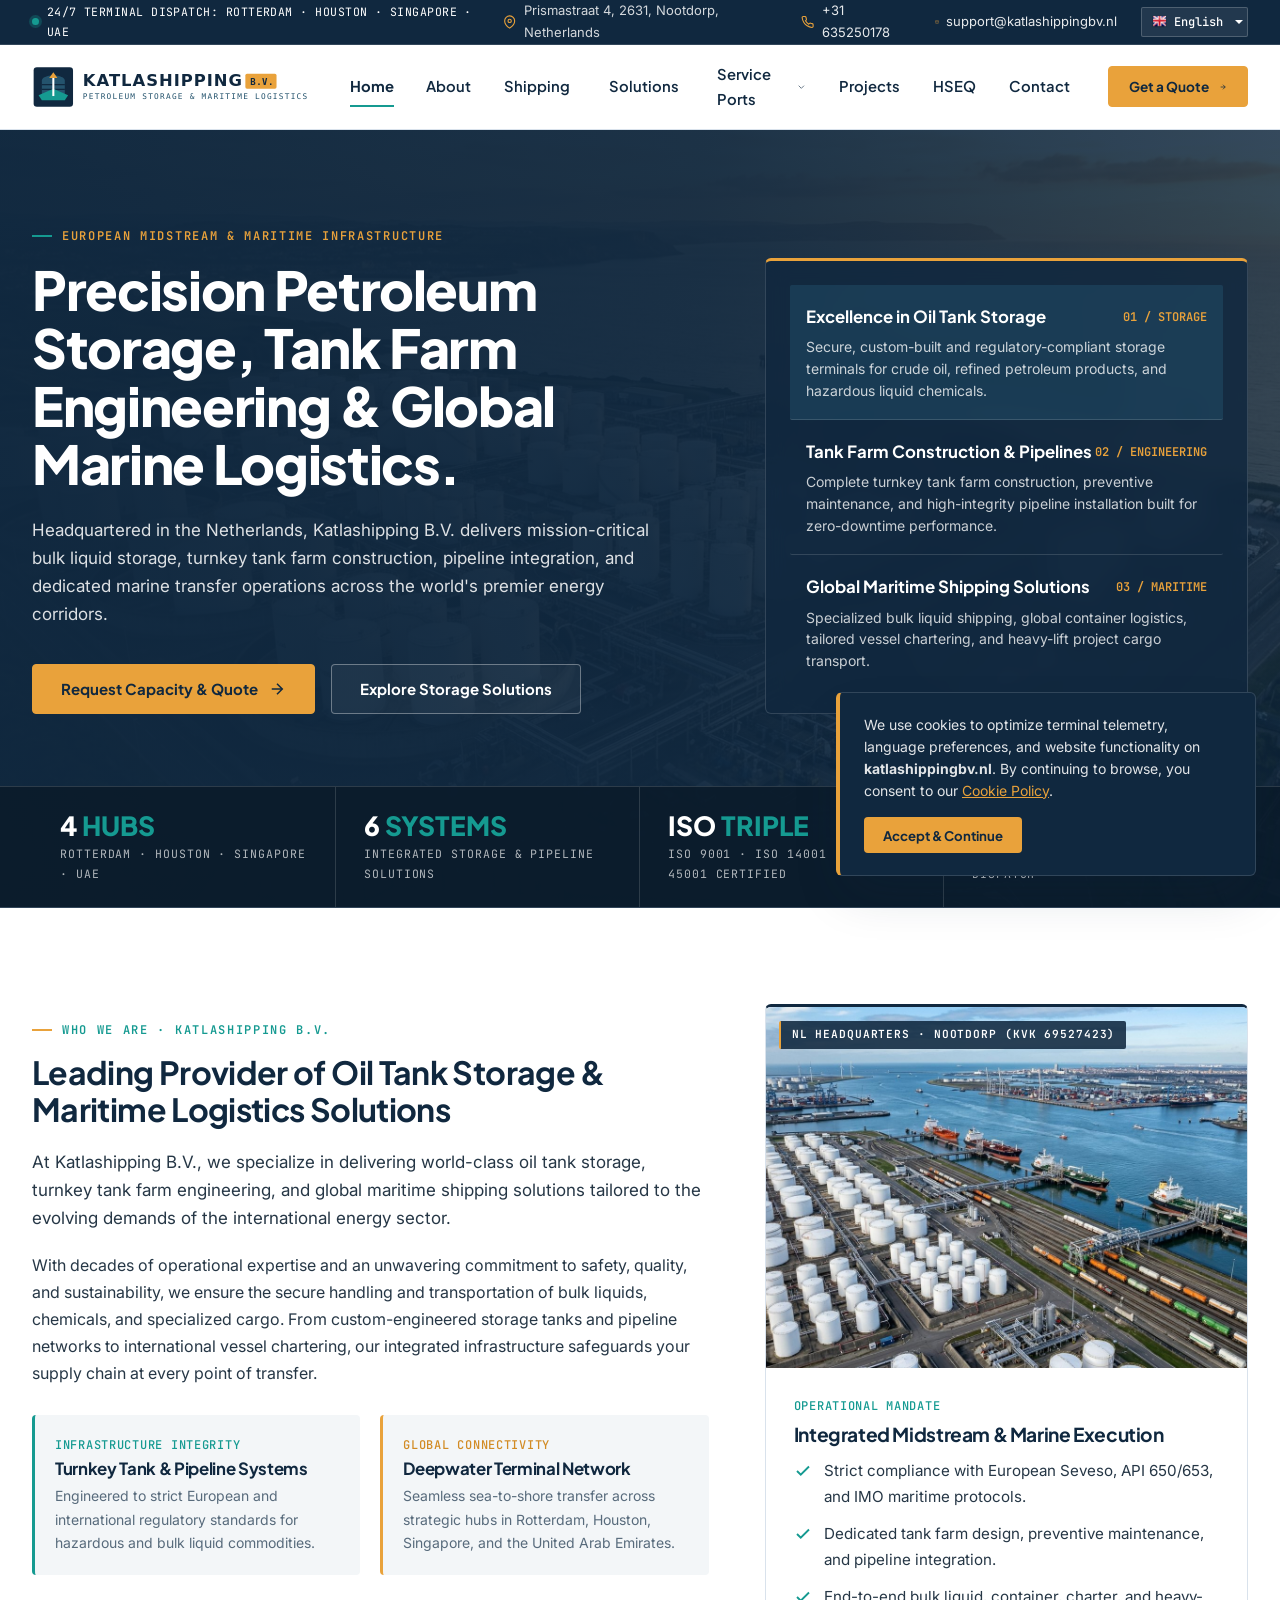
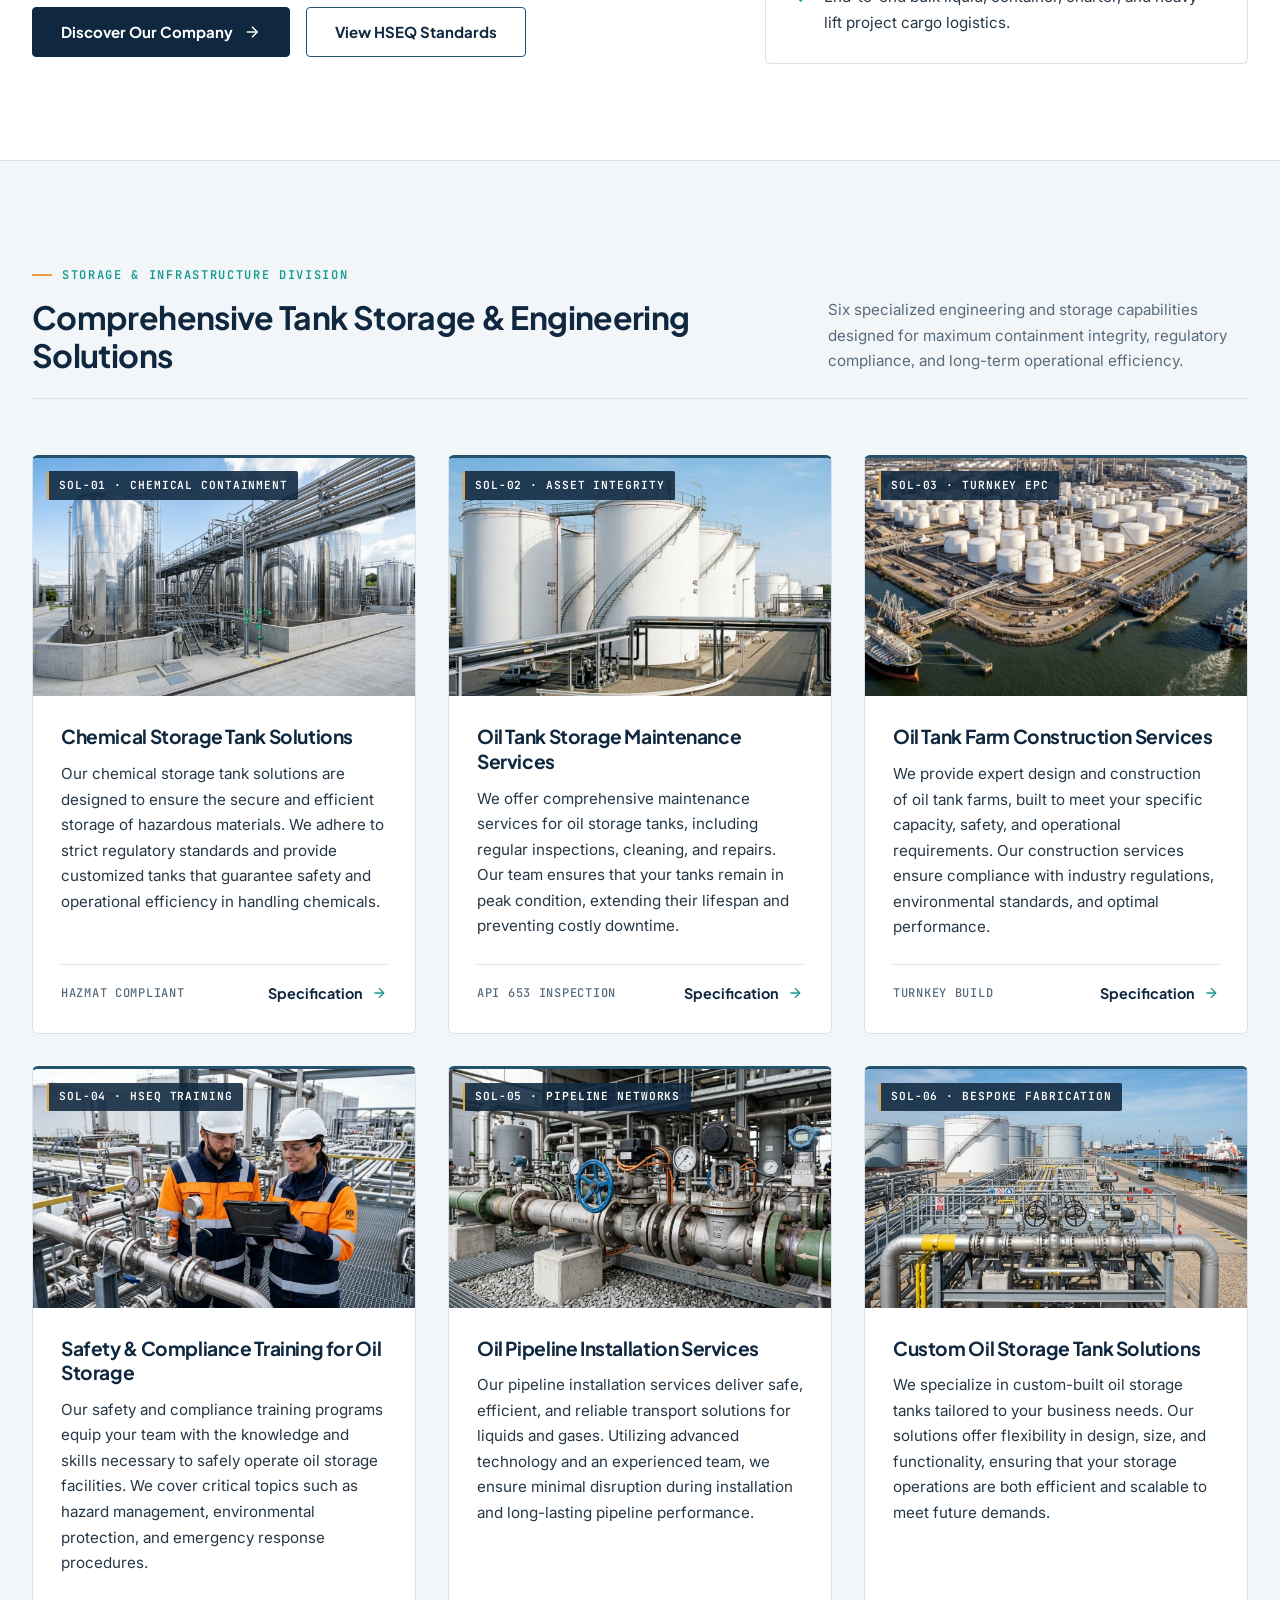
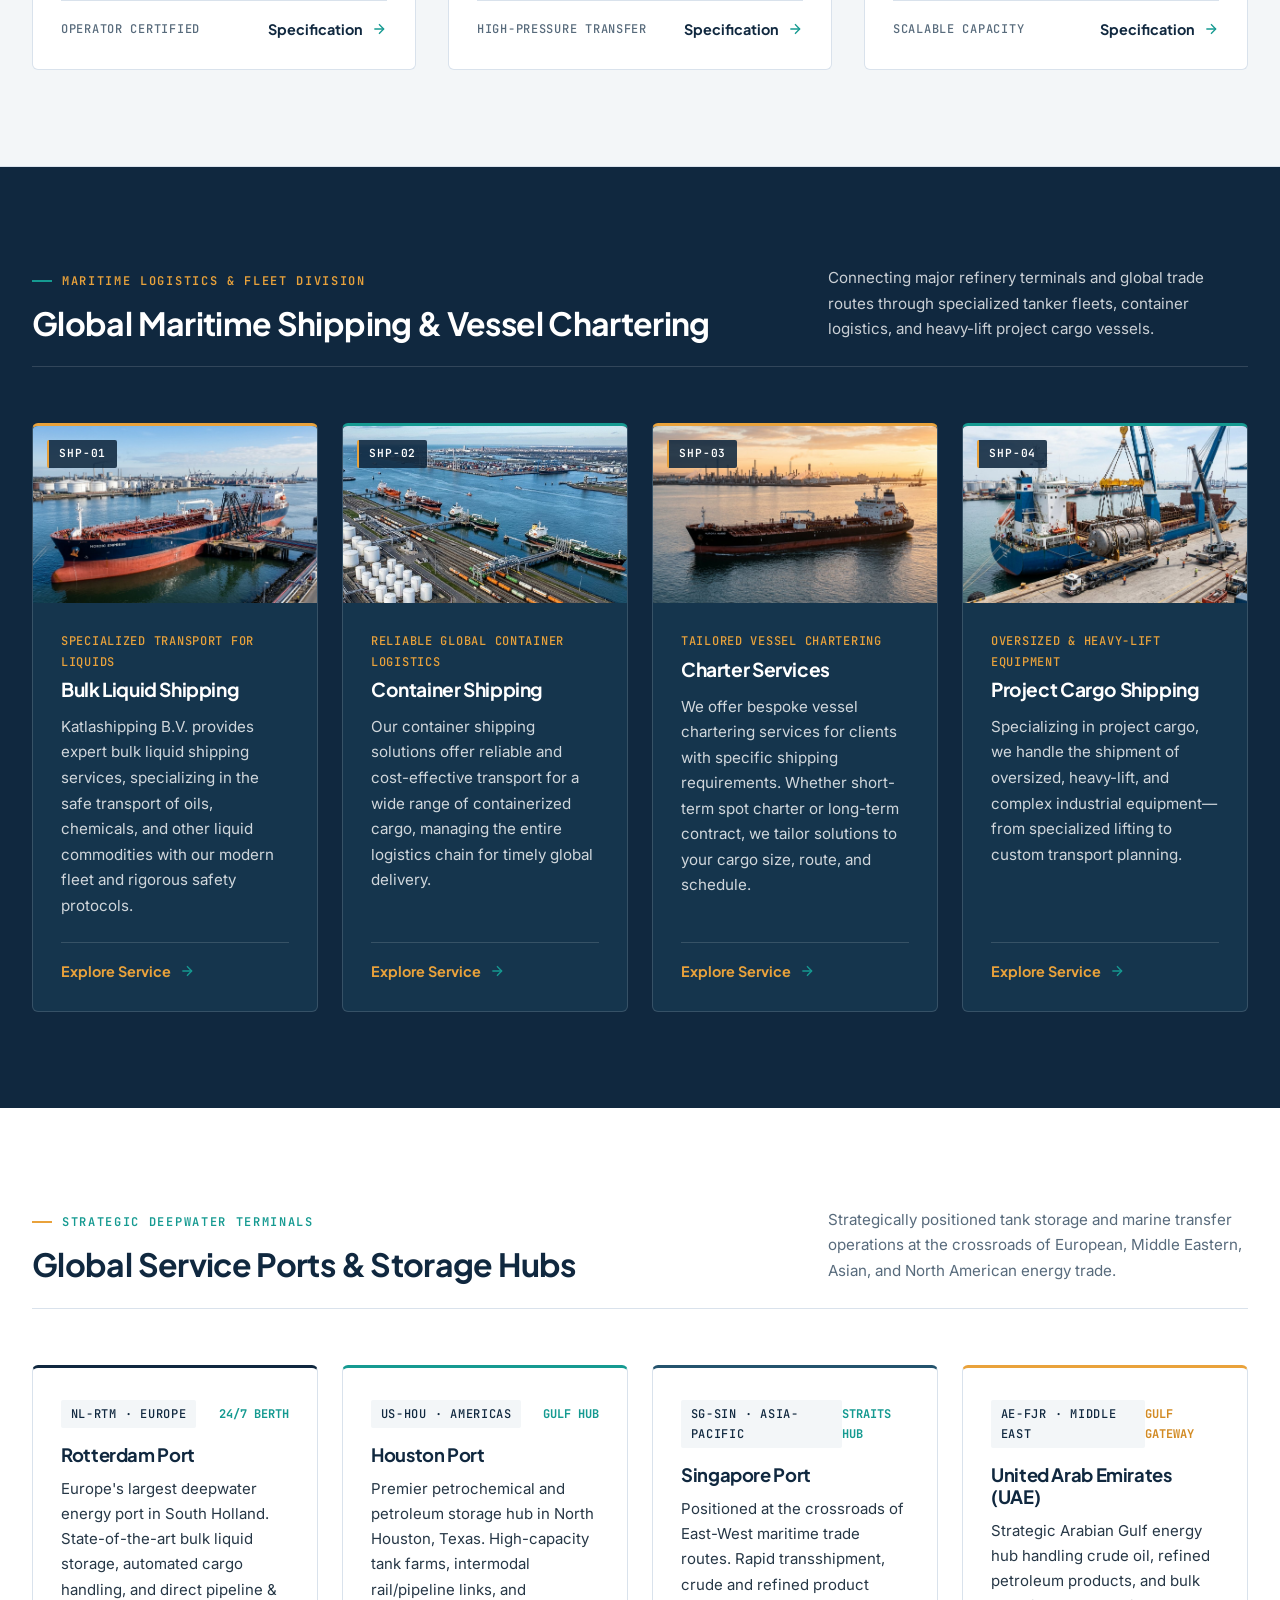
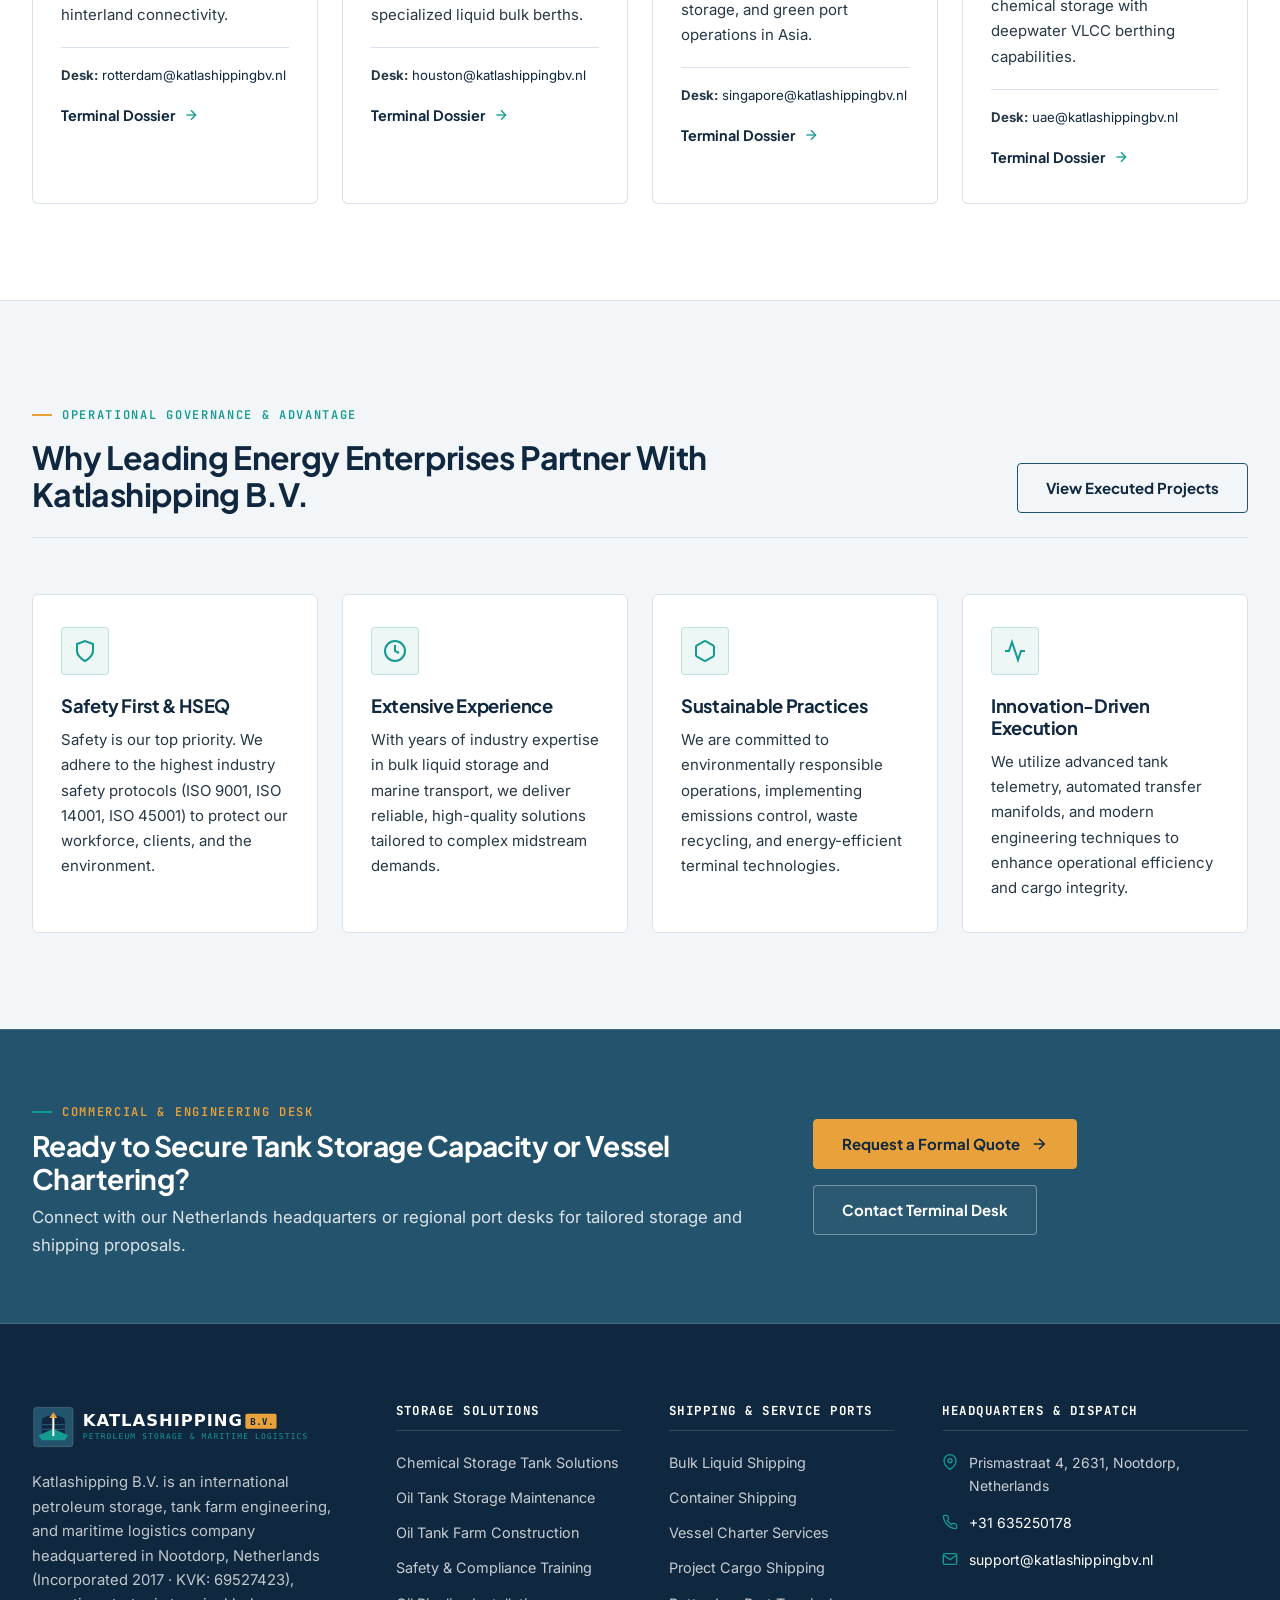
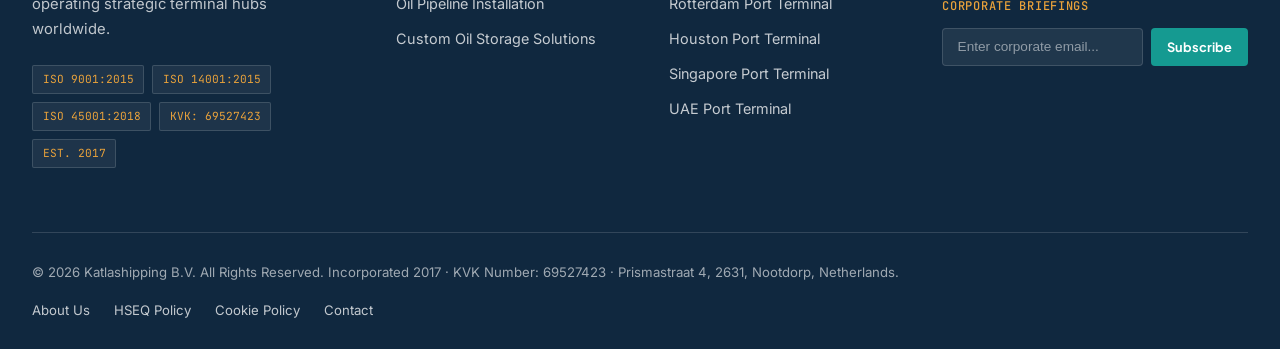
==== index.html @ 002297fc "first" ====
﻿<!DOCTYPE html>
<html lang="en">
<head>
  <meta charset="utf-8">
  <meta name="viewport" content="width=device-width, initial-scale=1.0">
  <title>Katlashipping B.V. | Petroleum Storage, Tank Farm Infrastructure &amp; Maritime Logistics</title>
  <meta name="description" content="Katlashipping B.V. is an established European midstream energy operator providing bulk liquid storage, turnkey tank farm infrastructure, pipeline engineering, and global maritime transport.">
  <meta name="author" content="Katlashipping B.V.">
  <link rel="canonical" href="https://katlashippingbv.nl/">
  <meta property="og:type" content="website">
  <meta property="og:site_name" content="Katlashipping B.V.">
  <meta property="og:title" content="Katlashipping B.V. | European Midstream Storage &amp; Maritime Logistics">
  <meta property="og:description" content="Strategic petroleum storage terminals, industrial tank farm construction, and international bulk liquid shipping across Rotterdam, Houston, Singapore, and the UAE.">
  <meta property="og:url" content="https://katlashippingbv.nl/">
  <link rel="icon" type="image/svg+xml" href="image/favicon.svg">
  <link rel="stylesheet" href="css/style.css">
  <script type="application/ld+json">
  {
    "@context": "https://schema.org",
    "@type": "Organization",
    "name": "Katlashipping B.V.",
    "url": "https://katlashippingbv.nl",
    "logo": "https://katlashippingbv.nl/image/katla-logo-dark.svg",
    "contactPoint": {
      "@type": "ContactPoint",
      "telephone": "+31-635250178",
      "contactType": "customer service",
      "email": "support@katlashippingbv.nl",
      "areaServed": ["NL", "US", "SG", "AE"]
    },
    "address": {
      "@type": "PostalAddress",
      "streetAddress": "Prismastraat 4",
      "postalCode": "2631",
      "addressLocality": "Nootdorp",
      "addressCountry": "NL"
    }
  }
  </script>
</head>
<body class="php-google-translator">

  <!-- Global Sticky Header -->
  <header class="ks-header">
    <!-- Top Executive Utility Bar -->
    <div class="ks-topbar">
      <div class="ks-container ks-topbar-inner">
        <div class="ks-topbar-left">
          <span class="ks-status-pill">
            <span class="ks-status-dot"></span>
            24/7 TERMINAL DISPATCH: ROTTERDAM · HOUSTON · SINGAPORE · UAE
          </span>
          <span class="ks-topbar-item ks-topbar-hide-sm">
            <svg viewBox="0 0 24 24" fill="none" stroke="currentColor" stroke-width="2"><path d="M21 10c0 7-9 13-9 13s-9-6-9-13a9 9 0 0 1 18 0z"/><circle cx="12" cy="10" r="3"/></svg>
            Prismastraat 4, 2631, Nootdorp, Netherlands
          </span>
        </div>
        <div class="ks-topbar-right">
          <span class="ks-topbar-item">
            <svg viewBox="0 0 24 24" fill="none" stroke="currentColor" stroke-width="2"><path d="M22 16.92v3a2 2 0 0 1-2.18 2 19.79 19.79 0 0 1-8.63-3.07 19.5 19.5 0 0 1-6-6 19.79 19.79 0 0 1-3.07-8.67A2 2 0 0 1 4.11 2h3a2 2 0 0 1 2 1.72c.127.96.361 1.903.7 2.81a2 2 0 0 1-.45 2.11L8.09 9.91a16 16 0 0 0 6 6l1.27-1.27a2 2 0 0 1 2.11-.45c.907.339 1.85.573 2.81.7A2 2 0 0 1 22 16.92z"/></svg>
            <a href="tel:+31635250178">+31 635250178</a>
          </span>
          <span class="ks-topbar-item ks-topbar-hide-sm">
            <svg viewBox="0 0 24 24" fill="none" stroke="currentColor" stroke-width="2"><path d="M4 4h16c1.1 0 2 .9 2 2v12c0 1.1-.9 2-2 2H4c-1.1 0-2-.9-2-2V6c0-1.1.9-2 2-2z"/><polyline points="22,6 12,13 2,6"/></svg>
            <a href="mailto:support@katlashippingbv.nl">support@katlashippingbv.nl</a>
          </span>
          <!-- Multi-Language Selector -->
          <div class="g-translator-custom">
            <ul class="toggle-translator">
              <li>
                <a id="php-g-translator" href="javascript:void(0);">
                  <img src="images/flags/en.png" alt="English"> English <span class="toggle-cert"></span>
                </a>
                <ul class="language-options hidden">
                  <li><a href="javascript:void(0);" data-lang-pair="en|zh-CN"><img src="images/flags/zh-CN.png" alt="Chinese"> Chinese</a></li>
                  <li><a href="javascript:void(0);" data-lang-pair="en|nl"><img src="images/flags/nl.png" alt="Dutch"> Dutch</a></li>
                  <li><a href="javascript:void(0);" data-lang-pair="en|en"><img src="images/flags/en.png" alt="English"> English</a></li>
                  <li><a href="javascript:void(0);" data-lang-pair="en|fr"><img src="images/flags/fr.png" alt="French"> French</a></li>
                  <li><a href="javascript:void(0);" data-lang-pair="en|de"><img src="images/flags/de.png" alt="German"> German</a></li>
                  <li><a href="javascript:void(0);" data-lang-pair="en|it"><img src="images/flags/it.png" alt="Italian"> Italian</a></li>
                  <li><a href="javascript:void(0);" data-lang-pair="en|pt"><img src="images/flags/pt.png" alt="Portuguese"> Portuguese</a></li>
                  <li><a href="javascript:void(0);" data-lang-pair="en|ru"><img src="images/flags/ru.png" alt="Russian"> Russian</a></li>
                  <li><a href="javascript:void(0);" data-lang-pair="en|es"><img src="images/flags/es.png" alt="Spanish"> Spanish</a></li>
                  <li><a href="javascript:void(0);" data-lang-pair="en|sv"><img src="images/flags/sv.png" alt="Swedish"> Swedish</a></li>
                </ul>
              </li>
            </ul>
            <div id="google_translate_element2"></div>
          </div>
        </div>
      </div>
    </div>

    <!-- Main Architectural Navigation -->
    <div class="ks-navbar">
      <div class="ks-container ks-navbar-inner">
        <a href="index.html" class="ks-brand" aria-label="Katlashipping B.V. Home">
          <img src="image/katla-logo-dark.svg" alt="Katlashipping B.V. Logo">
        </a>

        <nav aria-label="Primary Navigation">
          <ul class="ks-nav-menu">
            <li class="ks-nav-item">
              <a href="index.html" class="ks-nav-link active">Home</a>
            </li>
            <li class="ks-nav-item">
              <a href="about.html" class="ks-nav-link">About</a>
            </li>
            <li class="ks-nav-item has-dropdown">
              <a href="shipping.html" class="ks-nav-link">
                Shipping
                <svg viewBox="0 0 24 24" fill="none" stroke="currentColor" stroke-width="2"><polyline points="6 9 12 15 18 9"/></svg>
              </a>
              <div class="ks-dropdown">
                <a href="shipping.html#Bulk-Liquid-Shipping"><span>Bulk Liquid Shipping</span><span class="ks-dropdown-code">SHP-01</span></a>
                <a href="shipping.html#Container-Shipping"><span>Container Shipping</span><span class="ks-dropdown-code">SHP-02</span></a>
                <a href="shipping.html#Charter-Services"><span>Charter Services</span><span class="ks-dropdown-code">SHP-03</span></a>
                <a href="shipping.html#Project-Cargo-Shipping"><span>Project Cargo Shipping</span><span class="ks-dropdown-code">SHP-04</span></a>
              </div>
            </li>
            <li class="ks-nav-item has-dropdown">
              <a href="solutions.html" class="ks-nav-link">
                Solutions
                <svg viewBox="0 0 24 24" fill="none" stroke="currentColor" stroke-width="2"><polyline points="6 9 12 15 18 9"/></svg>
              </a>
              <div class="ks-dropdown">
                <a href="solutions.html#Chemical-Storage-Solutions"><span>Chemical Storage Tank Solutions</span><span class="ks-dropdown-code">SOL-01</span></a>
                <a href="solutions.html#Oil-Tank-Maintenance"><span>Oil Tank Storage Maintenance</span><span class="ks-dropdown-code">SOL-02</span></a>
                <a href="solutions.html#Tank-Farm-Construction"><span>Oil Tank Farm Construction</span><span class="ks-dropdown-code">SOL-03</span></a>
                <a href="solutions.html#Safety-and-Compliance"><span>Safety &amp; Compliance Training</span><span class="ks-dropdown-code">SOL-04</span></a>
                <a href="solutions.html#Pipeline-Installation"><span>Oil Pipeline Installation</span><span class="ks-dropdown-code">SOL-05</span></a>
                <a href="solutions.html#Custom-Storage-Solutions"><span>Custom Oil Storage Tanks</span><span class="ks-dropdown-code">SOL-06</span></a>
              </div>
            </li>
            <li class="ks-nav-item has-dropdown">
              <a href="terminal681a.html" class="ks-nav-link">
                Service Ports
                <svg viewBox="0 0 24 24" fill="none" stroke="currentColor" stroke-width="2"><polyline points="6 9 12 15 18 9"/></svg>
              </a>
              <div class="ks-dropdown">
                <a href="terminalff5d.html"><span>United Arab Emirates (UAE)</span><span class="ks-dropdown-code">AE-FJR</span></a>
                <a href="terminal681a.html"><span>Rotterdam Port</span><span class="ks-dropdown-code">NL-RTM</span></a>
                <a href="terminal0b30.html"><span>Houston Port</span><span class="ks-dropdown-code">US-HOU</span></a>
                <a href="terminald708.html"><span>Singapore Port</span><span class="ks-dropdown-code">SG-SIN</span></a>
              </div>
            </li>
            <li class="ks-nav-item">
              <a href="projects.html" class="ks-nav-link">Projects</a>
            </li>
            <li class="ks-nav-item">
              <a href="hseq.html" class="ks-nav-link">HSEQ</a>
            </li>
            <li class="ks-nav-item">
              <a href="contact.html" class="ks-nav-link">Contact</a>
            </li>
          </ul>
        </nav>

        <div class="ks-nav-actions">
          <a href="quote.html" class="ks-btn ks-btn-amber ks-btn-sm">
            Get a Quote
            <svg viewBox="0 0 24 24" fill="none" stroke="currentColor" stroke-width="2.2"><line x1="5" y1="12" x2="19" y2="12"/><polyline points="12 5 19 12 12 19"/></svg>
          </a>
          <button type="button" class="ks-mobile-toggle" aria-label="Toggle Menu" aria-expanded="false">
            <svg viewBox="0 0 24 24" fill="none" stroke="currentColor" stroke-width="2"><line x1="3" y1="6" x2="21" y2="6"/><line x1="3" y1="12" x2="21" y2="12"/><line x1="3" y1="18" x2="21" y2="18"/></svg>
          </button>
        </div>
      </div>
    </div>
  </header>

  <main>
    <!-- Section 1: Cinematic Architectural Split Hero -->
    <section class="ks-hero">
      <div class="ks-hero-bg">
        <img id="ks-hero-img" src="assets/images/hero-tank-farm-aerial.webp" alt="Katlashipping B.V. Petroleum Storage Tank Farm Infrastructure">
      </div>
      <div class="ks-hero-overlay"></div>

      <div class="ks-container ks-hero-content">
        <div class="ks-hero-grid">
          <div class="ks-hero-main">
            <span class="eyebrow eyebrow-light">EUROPEAN MIDSTREAM &amp; MARITIME INFRASTRUCTURE</span>
            <h1 class="h-display">Precision Petroleum Storage, Tank Farm Engineering &amp; Global Marine Logistics.</h1>
            <p class="lead">
              Headquartered in the Netherlands, Katlashipping B.V. delivers mission-critical bulk liquid storage, turnkey tank farm construction, pipeline integration, and dedicated marine transfer operations across the world's premier energy corridors.
            </p>
            <div class="ks-hero-actions">
              <a href="quote.html" class="ks-btn ks-btn-amber">
                Request Capacity &amp; Quote
                <svg viewBox="0 0 24 24" fill="none" stroke="currentColor" stroke-width="2"><line x1="5" y1="12" x2="19" y2="12"/><polyline points="12 5 19 12 12 19"/></svg>
              </a>
              <a href="solutions.html" class="ks-btn ks-btn-outline-light">
                Explore Storage Solutions
              </a>
            </div>
          </div>

          <!-- Interactive 3-Pillar Operational Switcher -->
          <div class="ks-hero-pillars" role="region" aria-label="Core Operational Divisions">
            <div class="ks-pillar-item active" data-bg="assets/images/hero-tank-farm-aerial.webp">
              <div class="ks-pillar-header">
                <span class="ks-pillar-title">Excellence in Oil Tank Storage</span>
                <span class="ks-pillar-num">01 / STORAGE</span>
              </div>
              <p class="ks-pillar-desc">
                Secure, custom-built and regulatory-compliant storage terminals for crude oil, refined petroleum products, and hazardous liquid chemicals.
              </p>
            </div>

            <div class="ks-pillar-item" data-bg="assets/images/tank-farm-operations.webp">
              <div class="ks-pillar-header">
                <span class="ks-pillar-title">Tank Farm Construction &amp; Pipelines</span>
                <span class="ks-pillar-num">02 / ENGINEERING</span>
              </div>
              <p class="ks-pillar-desc">
                Complete turnkey tank farm construction, preventive maintenance, and high-integrity pipeline installation built for zero-downtime performance.
              </p>
            </div>

            <div class="ks-pillar-item" data-bg="assets/images/marine-oil-terminal-tanker.webp">
              <div class="ks-pillar-header">
                <span class="ks-pillar-title">Global Maritime Shipping Solutions</span>
                <span class="ks-pillar-num">03 / MARITIME</span>
              </div>
              <p class="ks-pillar-desc">
                Specialized bulk liquid shipping, global container logistics, tailored vessel chartering, and heavy-lift project cargo transport.
              </p>
            </div>
          </div>
        </div>
      </div>

      <!-- Bottom Telemetry Strip -->
      <div class="ks-telemetry-bar">
        <div class="ks-container">
          <div class="ks-telemetry-grid">
            <div class="ks-telemetry-cell">
              <div class="ks-telemetry-val">4 <span>HUBS</span></div>
              <div class="ks-telemetry-label">Rotterdam · Houston · Singapore · UAE</div>
            </div>
            <div class="ks-telemetry-cell">
              <div class="ks-telemetry-val">6 <span>SYSTEMS</span></div>
              <div class="ks-telemetry-label">Integrated Storage &amp; Pipeline Solutions</div>
            </div>
            <div class="ks-telemetry-cell">
              <div class="ks-telemetry-val">ISO <span>TRIPLE</span></div>
              <div class="ks-telemetry-label">ISO 9001 · ISO 14001 · ISO 45001 Certified</div>
            </div>
            <div class="ks-telemetry-cell">
              <div class="ks-telemetry-val">24/7 <span>OPS</span></div>
              <div class="ks-telemetry-label">Continuous Marine Berthing &amp; Dispatch</div>
            </div>
          </div>
        </div>
      </div>
    </section>

    <!-- Section 2: Corporate Identity & Operational Overview -->
    <section class="ks-section bg-white border-bottom">
      <div class="ks-container">
        <div class="ks-split-7-5">
          <div>
            <span class="eyebrow">WHO WE ARE · KATLASHIPPING B.V.</span>
            <h2 class="h-section" style="margin-bottom: 1.25rem;">Leading Provider of Oil Tank Storage &amp; Maritime Logistics Solutions</h2>
            <p class="lead" style="margin-bottom: 1.25rem;">
              At Katlashipping B.V., we specialize in delivering world-class oil tank storage, turnkey tank farm engineering, and global maritime shipping solutions tailored to the evolving demands of the international energy sector.
            </p>
            <p style="margin-bottom: 1.75rem; color: var(--ks-graphite);">
              With decades of operational expertise and an unwavering commitment to safety, quality, and sustainability, we ensure the secure handling and transportation of bulk liquids, chemicals, and specialized cargo. From custom-engineered storage tanks and pipeline networks to international vessel chartering, our integrated infrastructure safeguards your supply chain at every point of transfer.
            </p>

            <div class="ks-grid-2" style="margin-bottom: 2rem; gap: 1.25rem;">
              <div style="padding: 1.25rem; background: var(--ks-bg); border-left: 3px solid var(--ks-teal); border-radius: var(--radius-sm);">
                <div class="mono-tag" style="color: var(--ks-teal); margin-bottom: 0.25rem;">INFRASTRUCTURE INTEGRITY</div>
                <h3 style="font-size: 1.05rem; margin-bottom: 0.35rem;">Turnkey Tank &amp; Pipeline Systems</h3>
                <p style="font-size: 0.875rem; color: var(--ks-muted);">Engineered to strict European and international regulatory standards for hazardous and bulk liquid commodities.</p>
              </div>
              <div style="padding: 1.25rem; background: var(--ks-bg); border-left: 3px solid var(--ks-amber); border-radius: var(--radius-sm);">
                <div class="mono-tag" style="color: var(--ks-amber-dark); margin-bottom: 0.25rem;">GLOBAL CONNECTIVITY</div>
                <h3 style="font-size: 1.05rem; margin-bottom: 0.35rem;">Deepwater Terminal Network</h3>
                <p style="font-size: 0.875rem; color: var(--ks-muted);">Seamless sea-to-shore transfer across strategic hubs in Rotterdam, Houston, Singapore, and the United Arab Emirates.</p>
              </div>
            </div>

            <div style="display: flex; flex-wrap: wrap; gap: 1rem;">
              <a href="about.html" class="ks-btn ks-btn-navy">
                Discover Our Company
                <svg viewBox="0 0 24 24" fill="none" stroke="currentColor" stroke-width="2"><line x1="5" y1="12" x2="19" y2="12"/><polyline points="12 5 19 12 12 19"/></svg>
              </a>
              <a href="hseq.html" class="ks-btn ks-btn-outline">View HSEQ Standards</a>
            </div>
          </div>

          <div>
            <div class="ks-table-card">
              <div class="ks-card-media" style="aspect-ratio: 4 / 3;">
                <img src="assets/images/company-overview-energy-terminal.webp" alt="Katlashipping B.V. Industrial Engineering &amp; Tank Inspection">
                <span class="ks-card-badge">NL HEADQUARTERS · NOOTDORP (KVK 69527423)</span>
              </div>
              <div style="padding: 1.75rem;">
                <div class="mono-tag" style="color: var(--ks-teal); margin-bottom: 0.35rem;">OPERATIONAL MANDATE</div>
                <h3 class="h-card" style="margin-bottom: 0.75rem;">Integrated Midstream &amp; Marine Execution</h3>
                <ul class="ks-check-list">
                  <li>
                    <svg viewBox="0 0 24 24" fill="none" stroke="currentColor" stroke-width="2.5"><polyline points="20 6 9 17 4 12"/></svg>
                    <span>Strict compliance with European Seveso, API 650/653, and IMO maritime protocols.</span>
                  </li>
                  <li>
                    <svg viewBox="0 0 24 24" fill="none" stroke="currentColor" stroke-width="2.5"><polyline points="20 6 9 17 4 12"/></svg>
                    <span>Dedicated tank farm design, preventive maintenance, and pipeline integration.</span>
                  </li>
                  <li>
                    <svg viewBox="0 0 24 24" fill="none" stroke="currentColor" stroke-width="2.5"><polyline points="20 6 9 17 4 12"/></svg>
                    <span>End-to-end bulk liquid, container, charter, and heavy-lift project cargo logistics.</span>
                  </li>
                </ul>
              </div>
            </div>
          </div>
        </div>
      </div>
    </section>

    <!-- Section 3: Tank Storage & Engineering Solutions Matrix (6 Solutions) -->
    <section class="ks-section bg-mist border-bottom">
      <div class="ks-container">
        <div class="ks-section-header">
          <div class="ks-section-header-main">
            <span class="eyebrow">STORAGE &amp; INFRASTRUCTURE DIVISION</span>
            <h2 class="h-section">Comprehensive Tank Storage &amp; Engineering Solutions</h2>
          </div>
          <div class="ks-section-header-aside">
            <p style="font-size: 0.95rem; color: var(--ks-muted);">
              Six specialized engineering and storage capabilities designed for maximum containment integrity, regulatory compliance, and long-term operational efficiency.
            </p>
          </div>
        </div>

        <div class="ks-grid-3">
          <!-- Solution 01 -->
          <article class="ks-card">
            <div class="ks-card-media">
              <img src="assets/images/solution-chemical-storage-tanks.webp" alt="Chemical Storage Tank Solutions">
              <span class="ks-card-badge">SOL-01 · CHEMICAL CONTAINMENT</span>
            </div>
            <div class="ks-card-body">
              <h3 class="h-card"><a href="solutions.html#Chemical-Storage-Solutions">Chemical Storage Tank Solutions</a></h3>
              <p>
                Our chemical storage tank solutions are designed to ensure the secure and efficient storage of hazardous materials. We adhere to strict regulatory standards and provide customized tanks that guarantee safety and operational efficiency in handling chemicals.
              </p>
              <div class="ks-card-footer">
                <span class="mono-tag" style="color: var(--ks-muted);">HAZMAT COMPLIANT</span>
                <a href="solutions.html#Chemical-Storage-Solutions" class="ks-link-arrow">
                  Specification
                  <svg viewBox="0 0 24 24" fill="none" stroke="currentColor" stroke-width="2"><line x1="5" y1="12" x2="19" y2="12"/><polyline points="12 5 19 12 12 19"/></svg>
                </a>
              </div>
            </div>
          </article>

          <!-- Solution 02 -->
          <article class="ks-card">
            <div class="ks-card-media">
              <img src="assets/images/solution-oil-tank-maintenance.webp" alt="Oil Tank Storage Maintenance Services">
              <span class="ks-card-badge">SOL-02 · ASSET INTEGRITY</span>
            </div>
            <div class="ks-card-body">
              <h3 class="h-card"><a href="solutions.html#Oil-Tank-Maintenance">Oil Tank Storage Maintenance Services</a></h3>
              <p>
                We offer comprehensive maintenance services for oil storage tanks, including regular inspections, cleaning, and repairs. Our team ensures that your tanks remain in peak condition, extending their lifespan and preventing costly downtime.
              </p>
              <div class="ks-card-footer">
                <span class="mono-tag" style="color: var(--ks-muted);">API 653 INSPECTION</span>
                <a href="solutions.html#Oil-Tank-Maintenance" class="ks-link-arrow">
                  Specification
                  <svg viewBox="0 0 24 24" fill="none" stroke="currentColor" stroke-width="2"><line x1="5" y1="12" x2="19" y2="12"/><polyline points="12 5 19 12 12 19"/></svg>
                </a>
              </div>
            </div>
          </article>

          <!-- Solution 03 -->
          <article class="ks-card">
            <div class="ks-card-media">
              <img src="assets/images/solution-tank-farm-construction.webp" alt="Oil Tank Farm Construction Services">
              <span class="ks-card-badge">SOL-03 · TURNKEY EPC</span>
            </div>
            <div class="ks-card-body">
              <h3 class="h-card"><a href="solutions.html#Tank-Farm-Construction">Oil Tank Farm Construction Services</a></h3>
              <p>
                We provide expert design and construction of oil tank farms, built to meet your specific capacity, safety, and operational requirements. Our construction services ensure compliance with industry regulations, environmental standards, and optimal performance.
              </p>
              <div class="ks-card-footer">
                <span class="mono-tag" style="color: var(--ks-muted);">TURNKEY BUILD</span>
                <a href="solutions.html#Tank-Farm-Construction" class="ks-link-arrow">
                  Specification
                  <svg viewBox="0 0 24 24" fill="none" stroke="currentColor" stroke-width="2"><line x1="5" y1="12" x2="19" y2="12"/><polyline points="12 5 19 12 12 19"/></svg>
                </a>
              </div>
            </div>
          </article>

          <!-- Solution 04 -->
          <article class="ks-card">
            <div class="ks-card-media">
              <img src="assets/images/hseq-safety-inspection-ppe.webp" alt="Safety and Compliance Training for Oil Storage">
              <span class="ks-card-badge">SOL-04 · HSEQ TRAINING</span>
            </div>
            <div class="ks-card-body">
              <h3 class="h-card"><a href="solutions.html#Safety-and-Compliance">Safety &amp; Compliance Training for Oil Storage</a></h3>
              <p>
                Our safety and compliance training programs equip your team with the knowledge and skills necessary to safely operate oil storage facilities. We cover critical topics such as hazard management, environmental protection, and emergency response procedures.
              </p>
              <div class="ks-card-footer">
                <span class="mono-tag" style="color: var(--ks-muted);">OPERATOR CERTIFIED</span>
                <a href="solutions.html#Safety-and-Compliance" class="ks-link-arrow">
                  Specification
                  <svg viewBox="0 0 24 24" fill="none" stroke="currentColor" stroke-width="2"><line x1="5" y1="12" x2="19" y2="12"/><polyline points="12 5 19 12 12 19"/></svg>
                </a>
              </div>
            </div>
          </article>

          <!-- Solution 05 -->
          <article class="ks-card">
            <div class="ks-card-media">
              <img src="assets/images/pipeline-manifolds-valves.webp" alt="Oil Pipeline Installation Services">
              <span class="ks-card-badge">SOL-05 · PIPELINE NETWORKS</span>
            </div>
            <div class="ks-card-body">
              <h3 class="h-card"><a href="solutions.html#Pipeline-Installation">Oil Pipeline Installation Services</a></h3>
              <p>
                Our pipeline installation services deliver safe, efficient, and reliable transport solutions for liquids and gases. Utilizing advanced technology and an experienced team, we ensure minimal disruption during installation and long-lasting pipeline performance.
              </p>
              <div class="ks-card-footer">
                <span class="mono-tag" style="color: var(--ks-muted);">HIGH-PRESSURE TRANSFER</span>
                <a href="solutions.html#Pipeline-Installation" class="ks-link-arrow">
                  Specification
                  <svg viewBox="0 0 24 24" fill="none" stroke="currentColor" stroke-width="2"><line x1="5" y1="12" x2="19" y2="12"/><polyline points="12 5 19 12 12 19"/></svg>
                </a>
              </div>
            </div>
          </article>

          <!-- Solution 06 -->
          <article class="ks-card">
            <div class="ks-card-media">
              <img src="assets/images/storage-tanks-pipe-connections.webp" alt="Custom Oil Storage Tank Solutions">
              <span class="ks-card-badge">SOL-06 · BESPOKE FABRICATION</span>
            </div>
            <div class="ks-card-body">
              <h3 class="h-card"><a href="solutions.html#Custom-Storage-Solutions">Custom Oil Storage Tank Solutions</a></h3>
              <p>
                We specialize in custom-built oil storage tanks tailored to your business needs. Our solutions offer flexibility in design, size, and functionality, ensuring that your storage operations are both efficient and scalable to meet future demands.
              </p>
              <div class="ks-card-footer">
                <span class="mono-tag" style="color: var(--ks-muted);">SCALABLE CAPACITY</span>
                <a href="solutions.html#Custom-Storage-Solutions" class="ks-link-arrow">
                  Specification
                  <svg viewBox="0 0 24 24" fill="none" stroke="currentColor" stroke-width="2"><line x1="5" y1="12" x2="19" y2="12"/><polyline points="12 5 19 12 12 19"/></svg>
                </a>
              </div>
            </div>
          </article>
        </div>
      </div>
    </section>

    <!-- Section 4: Maritime Shipping & Marine Transfer Division (4 Services) -->
    <section class="ks-section bg-navy">
      <div class="ks-container">
        <div class="ks-section-header">
          <div class="ks-section-header-main">
            <span class="eyebrow eyebrow-light">MARITIME LOGISTICS &amp; FLEET DIVISION</span>
            <h2 class="h-section">Global Maritime Shipping &amp; Vessel Chartering</h2>
          </div>
          <div class="ks-section-header-aside">
            <p style="font-size: 0.95rem; color: rgba(255, 255, 255, 0.78);">
              Connecting major refinery terminals and global trade routes through specialized tanker fleets, container logistics, and heavy-lift project cargo vessels.
            </p>
          </div>
        </div>

        <div class="ks-grid-4">
          <!-- Shipping 01 -->
          <article class="ks-card" style="background-color: rgba(36, 83, 109, 0.32); border-color: var(--ks-border-dark); border-top-color: var(--ks-amber);">
            <div class="ks-card-media">
              <img src="assets/images/marine-oil-terminal-tanker.webp" alt="Bulk Liquid Shipping">
              <span class="ks-card-badge">SHP-01</span>
            </div>
            <div class="ks-card-body">
              <div class="mono-tag" style="color: var(--ks-amber); margin-bottom: 0.35rem;">Specialized Transport for Liquids</div>
              <h3 class="h-card" style="color: var(--ks-white);">Bulk Liquid Shipping</h3>
              <p style="color: rgba(255, 255, 255, 0.8);">
                Katlashipping B.V. provides expert bulk liquid shipping services, specializing in the safe transport of oils, chemicals, and other liquid commodities with our modern fleet and rigorous safety protocols.
              </p>
              <div class="ks-card-footer" style="border-top-color: var(--ks-border-dark);">
                <a href="shipping.html#Bulk-Liquid-Shipping" class="ks-link-arrow" style="color: var(--ks-amber);">
                  Explore Service
                  <svg viewBox="0 0 24 24" fill="none" stroke="currentColor" stroke-width="2"><line x1="5" y1="12" x2="19" y2="12"/><polyline points="12 5 19 12 12 19"/></svg>
                </a>
              </div>
            </div>
          </article>

          <!-- Shipping 02 -->
          <article class="ks-card" style="background-color: rgba(36, 83, 109, 0.32); border-color: var(--ks-border-dark); border-top-color: var(--ks-teal);">
            <div class="ks-card-media">
              <img src="assets/images/service-container-shipping.webp" alt="Container Shipping">
              <span class="ks-card-badge">SHP-02</span>
            </div>
            <div class="ks-card-body">
              <div class="mono-tag" style="color: var(--ks-amber); margin-bottom: 0.35rem;">Reliable Global Container Logistics</div>
              <h3 class="h-card" style="color: var(--ks-white);">Container Shipping</h3>
              <p style="color: rgba(255, 255, 255, 0.8);">
                Our container shipping solutions offer reliable and cost-effective transport for a wide range of containerized cargo, managing the entire logistics chain for timely global delivery.
              </p>
              <div class="ks-card-footer" style="border-top-color: var(--ks-border-dark);">
                <a href="shipping.html#Container-Shipping" class="ks-link-arrow" style="color: var(--ks-amber);">
                  Explore Service
                  <svg viewBox="0 0 24 24" fill="none" stroke="currentColor" stroke-width="2"><line x1="5" y1="12" x2="19" y2="12"/><polyline points="12 5 19 12 12 19"/></svg>
                </a>
              </div>
            </div>
          </article>

          <!-- Shipping 03 -->
          <article class="ks-card" style="background-color: rgba(36, 83, 109, 0.32); border-color: var(--ks-border-dark); border-top-color: var(--ks-amber);">
            <div class="ks-card-media">
              <img src="assets/images/service-charter-services.webp" alt="Charter Services">
              <span class="ks-card-badge">SHP-03</span>
            </div>
            <div class="ks-card-body">
              <div class="mono-tag" style="color: var(--ks-amber); margin-bottom: 0.35rem;">Tailored Vessel Chartering</div>
              <h3 class="h-card" style="color: var(--ks-white);">Charter Services</h3>
              <p style="color: rgba(255, 255, 255, 0.8);">
                We offer bespoke vessel chartering services for clients with specific shipping requirements. Whether short-term spot charter or long-term contract, we tailor solutions to your cargo size, route, and schedule.
              </p>
              <div class="ks-card-footer" style="border-top-color: var(--ks-border-dark);">
                <a href="shipping.html#Charter-Services" class="ks-link-arrow" style="color: var(--ks-amber);">
                  Explore Service
                  <svg viewBox="0 0 24 24" fill="none" stroke="currentColor" stroke-width="2"><line x1="5" y1="12" x2="19" y2="12"/><polyline points="12 5 19 12 12 19"/></svg>
                </a>
              </div>
            </div>
          </article>

          <!-- Shipping 04 -->
          <article class="ks-card" style="background-color: rgba(36, 83, 109, 0.32); border-color: var(--ks-border-dark); border-top-color: var(--ks-teal);">
            <div class="ks-card-media">
              <img src="assets/images/service-project-cargo-shipping.webp" alt="Project Cargo Shipping">
              <span class="ks-card-badge">SHP-04</span>
            </div>
            <div class="ks-card-body">
              <div class="mono-tag" style="color: var(--ks-amber); margin-bottom: 0.35rem;">Oversized &amp; Heavy-Lift Equipment</div>
              <h3 class="h-card" style="color: var(--ks-white);">Project Cargo Shipping</h3>
              <p style="color: rgba(255, 255, 255, 0.8);">
                Specializing in project cargo, we handle the shipment of oversized, heavy-lift, and complex industrial equipment—from specialized lifting to custom transport planning.
              </p>
              <div class="ks-card-footer" style="border-top-color: var(--ks-border-dark);">
                <a href="shipping.html#Project-Cargo-Shipping" class="ks-link-arrow" style="color: var(--ks-amber);">
                  Explore Service
                  <svg viewBox="0 0 24 24" fill="none" stroke="currentColor" stroke-width="2"><line x1="5" y1="12" x2="19" y2="12"/><polyline points="12 5 19 12 12 19"/></svg>
                </a>
              </div>
            </div>
          </article>
        </div>
      </div>
    </section>

    <!-- Section 5: Global Service Ports & Terminal Network -->
    <section class="ks-section bg-white border-bottom">
      <div class="ks-container">
        <div class="ks-section-header">
          <div class="ks-section-header-main">
            <span class="eyebrow">STRATEGIC DEEPWATER TERMINALS</span>
            <h2 class="h-section">Global Service Ports &amp; Storage Hubs</h2>
          </div>
          <div class="ks-section-header-aside">
            <p style="font-size: 0.95rem; color: var(--ks-muted);">
              Strategically positioned tank storage and marine transfer operations at the crossroads of European, Middle Eastern, Asian, and North American energy trade.
            </p>
          </div>
        </div>

        <div class="ks-grid-4">
          <!-- Port 1: Rotterdam -->
          <div class="ks-feature-box" style="border-top: 3px solid var(--ks-navy);">
            <div style="display: flex; justify-content: space-between; align-items: center; margin-bottom: 1rem;">
              <span class="mono-tag" style="background: var(--ks-bg); padding: 0.25rem 0.6rem; border-radius: 2px; color: var(--ks-navy);">NL-RTM · EUROPE</span>
              <span style="font-family: var(--font-mono); font-size: 0.75rem; color: var(--ks-teal); font-weight: 700;">24/7 BERTH</span>
            </div>
            <h3><a href="terminal681a.html">Rotterdam Port</a></h3>
            <p style="margin-bottom: 1.25rem;">
              Europe's largest deepwater energy port in South Holland. State-of-the-art bulk liquid storage, automated cargo handling, and direct pipeline &amp; hinterland connectivity.
            </p>
            <div style="padding-top: 1rem; border-top: 1px solid var(--ks-border); font-size: 0.825rem; margin-bottom: 1rem;">
              <strong>Desk:</strong> <a href="mailto:rotterdam@katlashippingbv.nl">rotterdam@katlashippingbv.nl</a>
            </div>
            <a href="terminal681a.html" class="ks-link-arrow">
              Terminal Dossier
              <svg viewBox="0 0 24 24" fill="none" stroke="currentColor" stroke-width="2"><line x1="5" y1="12" x2="19" y2="12"/><polyline points="12 5 19 12 12 19"/></svg>
            </a>
          </div>

          <!-- Port 2: Houston -->
          <div class="ks-feature-box" style="border-top: 3px solid var(--ks-teal);">
            <div style="display: flex; justify-content: space-between; align-items: center; margin-bottom: 1rem;">
              <span class="mono-tag" style="background: var(--ks-bg); padding: 0.25rem 0.6rem; border-radius: 2px; color: var(--ks-navy);">US-HOU · AMERICAS</span>
              <span style="font-family: var(--font-mono); font-size: 0.75rem; color: var(--ks-teal); font-weight: 700;">GULF HUB</span>
            </div>
            <h3><a href="terminal0b30.html">Houston Port</a></h3>
            <p style="margin-bottom: 1.25rem;">
              Premier petrochemical and petroleum storage hub in North Houston, Texas. High-capacity tank farms, intermodal rail/pipeline links, and specialized liquid bulk berths.
            </p>
            <div style="padding-top: 1rem; border-top: 1px solid var(--ks-border); font-size: 0.825rem; margin-bottom: 1rem;">
              <strong>Desk:</strong> <a href="mailto:houston@katlashippingbv.nl">houston@katlashippingbv.nl</a>
            </div>
            <a href="terminal0b30.html" class="ks-link-arrow">
              Terminal Dossier
              <svg viewBox="0 0 24 24" fill="none" stroke="currentColor" stroke-width="2"><line x1="5" y1="12" x2="19" y2="12"/><polyline points="12 5 19 12 12 19"/></svg>
            </a>
          </div>

          <!-- Port 3: Singapore -->
          <div class="ks-feature-box" style="border-top: 3px solid var(--ks-blue);">
            <div style="display: flex; justify-content: space-between; align-items: center; margin-bottom: 1rem;">
              <span class="mono-tag" style="background: var(--ks-bg); padding: 0.25rem 0.6rem; border-radius: 2px; color: var(--ks-navy);">SG-SIN · ASIA-PACIFIC</span>
              <span style="font-family: var(--font-mono); font-size: 0.75rem; color: var(--ks-teal); font-weight: 700;">STRAITS HUB</span>
            </div>
            <h3><a href="terminald708.html">Singapore Port</a></h3>
            <p style="margin-bottom: 1.25rem;">
              Positioned at the crossroads of East-West maritime trade routes. Rapid transshipment, crude and refined product storage, and green port operations in Asia.
            </p>
            <div style="padding-top: 1rem; border-top: 1px solid var(--ks-border); font-size: 0.825rem; margin-bottom: 1rem;">
              <strong>Desk:</strong> <a href="mailto:singapore@katlashippingbv.nl">singapore@katlashippingbv.nl</a>
            </div>
            <a href="terminald708.html" class="ks-link-arrow">
              Terminal Dossier
              <svg viewBox="0 0 24 24" fill="none" stroke="currentColor" stroke-width="2"><line x1="5" y1="12" x2="19" y2="12"/><polyline points="12 5 19 12 12 19"/></svg>
            </a>
          </div>

          <!-- Port 4: UAE -->
          <div class="ks-feature-box" style="border-top: 3px solid var(--ks-amber);">
            <div style="display: flex; justify-content: space-between; align-items: center; margin-bottom: 1rem;">
              <span class="mono-tag" style="background: var(--ks-bg); padding: 0.25rem 0.6rem; border-radius: 2px; color: var(--ks-navy);">AE-FJR · MIDDLE EAST</span>
              <span style="font-family: var(--font-mono); font-size: 0.75rem; color: var(--ks-amber-dark); font-weight: 700;">GULF GATEWAY</span>
            </div>
            <h3><a href="terminalff5d.html">United Arab Emirates (UAE)</a></h3>
            <p style="margin-bottom: 1.25rem;">
              Strategic Arabian Gulf energy hub handling crude oil, refined petroleum products, and bulk chemical storage with deepwater VLCC berthing capabilities.
            </p>
            <div style="padding-top: 1rem; border-top: 1px solid var(--ks-border); font-size: 0.825rem; margin-bottom: 1rem;">
              <strong>Desk:</strong> <a href="mailto:uae@katlashippingbv.nl">uae@katlashippingbv.nl</a>
            </div>
            <a href="terminalff5d.html" class="ks-link-arrow">
              Terminal Dossier
              <svg viewBox="0 0 24 24" fill="none" stroke="currentColor" stroke-width="2"><line x1="5" y1="12" x2="19" y2="12"/><polyline points="12 5 19 12 12 19"/></svg>
            </a>
          </div>
        </div>
      </div>
    </section>

    <!-- Section 6: Why Choose Katlashipping B.V. & HSEQ Assurance -->
    <section class="ks-section bg-mist">
      <div class="ks-container">
        <div class="ks-section-header">
          <div class="ks-section-header-main">
            <span class="eyebrow">OPERATIONAL GOVERNANCE &amp; ADVANTAGE</span>
            <h2 class="h-section">Why Leading Energy Enterprises Partner With Katlashipping B.V.</h2>
          </div>
          <div class="ks-section-header-aside">
            <a href="projects.html" class="ks-btn ks-btn-outline">View Executed Projects</a>
          </div>
        </div>

        <div class="ks-grid-4">
          <div class="ks-feature-box">
            <div class="ks-icon-wrap">
              <svg viewBox="0 0 24 24" fill="none" stroke="currentColor" stroke-width="2"><path d="M12 22s8-4 8-10V5l-8-3-8 3v7c0 6 8 10 8 10z"/></svg>
            </div>
            <h3>Safety First &amp; HSEQ</h3>
            <p>Safety is our top priority. We adhere to the highest industry safety protocols (ISO 9001, ISO 14001, ISO 45001) to protect our workforce, clients, and the environment.</p>
          </div>

          <div class="ks-feature-box">
            <div class="ks-icon-wrap">
              <svg viewBox="0 0 24 24" fill="none" stroke="currentColor" stroke-width="2"><circle cx="12" cy="12" r="10"/><polyline points="12 6 12 12 16 14"/></svg>
            </div>
            <h3>Extensive Experience</h3>
            <p>With years of industry expertise in bulk liquid storage and marine transport, we deliver reliable, high-quality solutions tailored to complex midstream demands.</p>
          </div>

          <div class="ks-feature-box">
            <div class="ks-icon-wrap">
              <svg viewBox="0 0 24 24" fill="none" stroke="currentColor" stroke-width="2"><path d="M21 16V8a2 2 0 0 0-1-1.73l-7-4a2 2 0 0 0-2 0l-7 4A2 2 0 0 0 3 8v8a2 2 0 0 0 1 1.73l7 4a2 2 0 0 0 2 0l7-4A2 2 0 0 0 21 16z"/></svg>
            </div>
            <h3>Sustainable Practices</h3>
            <p>We are committed to environmentally responsible operations, implementing emissions control, waste recycling, and energy-efficient terminal technologies.</p>
          </div>

          <div class="ks-feature-box">
            <div class="ks-icon-wrap">
              <svg viewBox="0 0 24 24" fill="none" stroke="currentColor" stroke-width="2"><polyline points="22 12 18 12 15 21 9 3 6 12 2 12"/></svg>
            </div>
            <h3>Innovation-Driven Execution</h3>
            <p>We utilize advanced tank telemetry, automated transfer manifolds, and modern engineering techniques to enhance operational efficiency and cargo integrity.</p>
          </div>
        </div>
      </div>
    </section>

    <!-- Pre-Footer Call-to-Action Banner -->
    <section class="ks-cta-banner">
      <div class="ks-container ks-cta-inner">
        <div class="ks-cta-text">
          <span class="eyebrow eyebrow-light" style="margin-bottom: 0.4rem;">COMMERCIAL &amp; ENGINEERING DESK</span>
          <h2>Ready to Secure Tank Storage Capacity or Vessel Chartering?</h2>
          <p>Connect with our Netherlands headquarters or regional port desks for tailored storage and shipping proposals.</p>
        </div>
        <div style="display: flex; flex-wrap: wrap; gap: 1rem;">
          <a href="quote.html" class="ks-btn ks-btn-amber">
            Request a Formal Quote
            <svg viewBox="0 0 24 24" fill="none" stroke="currentColor" stroke-width="2"><line x1="5" y1="12" x2="19" y2="12"/><polyline points="12 5 19 12 12 19"/></svg>
          </a>
          <a href="contact.html" class="ks-btn ks-btn-outline-light">Contact Terminal Desk</a>
        </div>
      </div>
    </section>
  </main>

  <!-- Executive Dark Navy Footer -->
  <footer class="ks-footer">
    <div class="ks-container">
      <div class="ks-footer-grid">
        <!-- Col 1: Brand & ISO Badges -->
        <div class="ks-footer-brand">
          <a href="index.html" aria-label="Katlashipping B.V.">
            <img src="image/katla-logo-light.svg" alt="Katlashipping B.V. Logo">
          </a>
          <p>
            Katlashipping B.V. is an international petroleum storage, tank farm engineering, and maritime logistics company headquartered in Nootdorp, Netherlands (Incorporated 2017 · KVK: 69527423), operating strategic terminal hubs worldwide.
          </p>
          <div class="ks-footer-iso">
            <span class="ks-iso-badge">ISO 9001:2015</span>
            <span class="ks-iso-badge">ISO 14001:2015</span>
            <span class="ks-iso-badge">ISO 45001:2018</span>
            <span class="ks-iso-badge">KVK: 69527423</span>
            <span class="ks-iso-badge">EST. 2017</span>
          </div>
        </div>

        <!-- Col 2: Storage & Engineering Solutions -->
        <div>
          <h3 class="ks-footer-title">Storage Solutions</h3>
          <ul class="ks-footer-links">
            <li><a href="solutions.html#Chemical-Storage-Solutions">Chemical Storage Tank Solutions</a></li>
            <li><a href="solutions.html#Oil-Tank-Maintenance">Oil Tank Storage Maintenance</a></li>
            <li><a href="solutions.html#Tank-Farm-Construction">Oil Tank Farm Construction</a></li>
            <li><a href="solutions.html#Safety-and-Compliance">Safety &amp; Compliance Training</a></li>
            <li><a href="solutions.html#Pipeline-Installation">Oil Pipeline Installation</a></li>
            <li><a href="solutions.html#Custom-Storage-Solutions">Custom Oil Storage Solutions</a></li>
          </ul>
        </div>

        <!-- Col 3: Maritime Shipping & Service Ports -->
        <div>
          <h3 class="ks-footer-title">Shipping &amp; Service Ports</h3>
          <ul class="ks-footer-links">
            <li><a href="shipping.html#Bulk-Liquid-Shipping">Bulk Liquid Shipping</a></li>
            <li><a href="shipping.html#Container-Shipping">Container Shipping</a></li>
            <li><a href="shipping.html#Charter-Services">Vessel Charter Services</a></li>
            <li><a href="shipping.html#Project-Cargo-Shipping">Project Cargo Shipping</a></li>
            <li><a href="terminal681a.html">Rotterdam Port Terminal</a></li>
            <li><a href="terminal0b30.html">Houston Port Terminal</a></li>
            <li><a href="terminald708.html">Singapore Port Terminal</a></li>
            <li><a href="terminalff5d.html">UAE Port Terminal</a></li>
          </ul>
        </div>

        <!-- Col 4: Headquarters Contact & Newsletter -->
        <div>
          <h3 class="ks-footer-title">Headquarters &amp; Dispatch</h3>
          <div class="ks-footer-contact-list">
            <div class="ks-footer-contact-item">
              <svg viewBox="0 0 24 24" fill="none" stroke="currentColor" stroke-width="2"><path d="M21 10c0 7-9 13-9 13s-9-6-9-13a9 9 0 0 1 18 0z"/><circle cx="12" cy="10" r="3"/></svg>
              <span>Prismastraat 4, 2631, Nootdorp, Netherlands</span>
            </div>
            <div class="ks-footer-contact-item">
              <svg viewBox="0 0 24 24" fill="none" stroke="currentColor" stroke-width="2"><path d="M22 16.92v3a2 2 0 0 1-2.18 2 19.79 19.79 0 0 1-8.63-3.07 19.5 19.5 0 0 1-6-6 19.79 19.79 0 0 1-3.07-8.67A2 2 0 0 1 4.11 2h3a2 2 0 0 1 2 1.72c.127.96.361 1.903.7 2.81a2 2 0 0 1-.45 2.11L8.09 9.91a16 16 0 0 0 6 6l1.27-1.27a2 2 0 0 1 2.11-.45c.907.339 1.85.573 2.81.7A2 2 0 0 1 22 16.92z"/></svg>
              <a href="tel:+31635250178">+31 635250178</a>
            </div>
            <div class="ks-footer-contact-item">
              <svg viewBox="0 0 24 24" fill="none" stroke="currentColor" stroke-width="2"><path d="M4 4h16c1.1 0 2 .9 2 2v12c0 1.1-.9 2-2 2H4c-1.1 0-2-.9-2-2V6c0-1.1.9-2 2-2z"/><polyline points="22,6 12,13 2,6"/></svg>
              <a href="mailto:support@katlashippingbv.nl">support@katlashippingbv.nl</a>
            </div>
          </div>

          <div class="mono-tag" style="color: var(--ks-amber); margin-bottom: 0.35rem;">CORPORATE BRIEFINGS</div>
          <form class="ks-newsletter-form" action="#" method="post">
            <input type="email" class="ks-newsletter-input" placeholder="Enter corporate email..." required aria-label="Corporate Email">
            <button type="submit" class="ks-newsletter-btn">Subscribe</button>
          </form>
        </div>
      </div>

      <div class="ks-footer-bottom">
        <div>&copy; <span id="current-year">2026</span> Katlashipping B.V. All Rights Reserved. Incorporated 2017 · KVK Number: 69527423 · Prismastraat 4, 2631, Nootdorp, Netherlands.</div>
        <div class="ks-footer-bottom-links">
          <a href="about.html">About Us</a>
          <a href="hseq.html">HSEQ Policy</a>
          <a href="cookie-policy.html">Cookie Policy</a>
          <a href="contact.html">Contact</a>
        </div>
      </div>
    </div>
  </footer>

  <!-- Cookie Consent Notice -->
  <div id="cookie-notice" class="cookie-notice hidden" role="dialog" aria-label="Cookie Consent">
    <p>
      We use cookies to optimize terminal telemetry, language preferences, and website functionality on <strong>katlashippingbv.nl</strong>. By continuing to browse, you consent to our <a href="cookie-policy.html">Cookie Policy</a>.
    </p>
    <button type="button" id="accept-cookies">Accept &amp; Continue</button>
  </div>

  <!-- Core Scripts -->
  <script src="js/script.js"></script>
  <!-- Smartsupp Live Chat -->
  <script type="text/javascript">
    var _smartsupp = _smartsupp || {};
    _smartsupp.key = '0f1cfc00b5eb1a5741b97d0e43902d79ffa1fa49';
    window.smartsupp||(function(d) {
      var s,c,o=smartsupp=function(){ o._.push(arguments)};o._=[];
      s=d.getElementsByTagName('script')[0];c=d.createElement('script');
      c.type='text/javascript';c.charset='utf-8';c.async=true;
      c.src='https://www.smartsuppchat.com/loader.js?';s.parentNode.insertBefore(c,s);
    })(document);
  </script>
</body>
</html>
---- css/style.css ----
/*!
 * Katlashipping B.V. — European Midstream & Maritime Infrastructure Design System
 * Domain: https://katlashippingbv.nl
 */

@import url('https://fonts.googleapis.com/css2?family=Inter:wght@400;500;600;700&family=JetBrains+Mono:wght@400;500;600;700&family=Plus+Jakarta+Sans:wght@600;700;800&display=swap');

:root {
  /* Core Brand Palette */
  --ks-navy: #10283F;
  --ks-blue: #24536D;
  --ks-teal: #159A91;
  --ks-amber: #E9A23B;
  --ks-bg: #F3F6F8;
  --ks-white: #FFFFFF;
  --ks-graphite: #263746;

  /* Derived Functional & Surface Tokens */
  --ks-navy-deep: #0A1B2B;
  --ks-blue-dark: #1B4055;
  --ks-teal-dark: #117E76;
  --ks-teal-tint: rgba(21, 154, 145, 0.08);
  --ks-amber-dark: #D28B24;
  --ks-amber-tint: rgba(233, 162, 59, 0.12);
  --ks-muted: #586B7C;
  --ks-border: #D9E2EC;
  --ks-border-strong: #C2D0DE;
  --ks-border-dark: rgba(255, 255, 255, 0.14);
  --ks-surface-alt: #E8EEF3;

  /* Typography */
  --font-display: 'Plus Jakarta Sans', -apple-system, BlinkMacSystemFont, sans-serif;
  --font-sans: 'Inter', -apple-system, BlinkMacSystemFont, sans-serif;
  --font-mono: 'JetBrains Mono', monospace;

  /* Spacing & Layout */
  --container-max: 1340px;
  --radius-xs: 2px;
  --radius-sm: 4px;
  --radius-md: 6px;
  --radius-lg: 8px;

  /* Elevation */
  --shadow-xs: 0 2px 6px rgba(16, 40, 63, 0.04);
  --shadow-sm: 0 6px 20px -2px rgba(16, 40, 63, 0.06);
  --shadow-md: 0 14px 34px -6px rgba(16, 40, 63, 0.12);
  --shadow-lg: 0 24px 48px -10px rgba(16, 40, 63, 0.18);
  --transition-fast: 180ms cubic-bezier(0.16, 1, 0.3, 1);
  --transition-smooth: 320ms cubic-bezier(0.16, 1, 0.3, 1);
}

/* ==========================================================================
   1. Base Reset & Typography
   ========================================================================== */
*, *::before, *::after {
  box-sizing: border-box;
  margin: 0;
  padding: 0;
}

html {
  font-size: 16px;
  scroll-behavior: smooth;
  scroll-padding-top: 100px;
  -webkit-text-size-adjust: 100%;
}

body {
  font-family: var(--font-sans);
  font-size: 1rem;
  line-height: 1.68;
  color: var(--ks-graphite);
  background-color: var(--ks-bg);
  -webkit-font-smoothing: antialiased;
  -moz-osx-font-smoothing: grayscale;
  overflow-x: hidden;
}

img, video, svg {
  display: block;
  max-width: 100%;
  height: auto;
}

a {
  color: var(--ks-navy);
  text-decoration: none;
  transition: color var(--transition-fast), background-color var(--transition-fast), border-color var(--transition-fast);
}

a:hover {
  color: var(--ks-teal);
}

ul, ol {
  list-style: none;
}

h1, h2, h3, h4, h5, h6 {
  font-family: var(--font-display);
  color: var(--ks-navy);
  font-weight: 700;
  line-height: 1.18;
  letter-spacing: -0.02em;
}

.h-display {
  font-size: clamp(2.35rem, 4.2vw, 3.85rem);
  line-height: 1.08;
  letter-spacing: -0.025em;
  font-weight: 800;
}

.h-page {
  font-size: clamp(2rem, 3.4vw, 3.15rem);
  line-height: 1.12;
  font-weight: 800;
}

.h-section {
  font-size: clamp(1.65rem, 2.5vw, 2.4rem);
  line-height: 1.16;
  font-weight: 700;
}

.h-card {
  font-size: clamp(1.2rem, 1.5vw, 1.4rem);
  line-height: 1.28;
  font-weight: 700;
}

.lead {
  font-size: clamp(1.0625rem, 1.25vw, 1.1875rem);
  line-height: 1.65;
  color: var(--ks-graphite);
  font-weight: 400;
}

.eyebrow {
  display: inline-flex;
  align-items: center;
  gap: 0.625rem;
  font-family: var(--font-mono);
  font-size: 0.75rem;
  font-weight: 600;
  text-transform: uppercase;
  letter-spacing: 0.14em;
  color: var(--ks-teal);
  margin-bottom: 0.875rem;
}

.eyebrow::before {
  content: "";
  display: inline-block;
  width: 20px;
  height: 2px;
  background-color: var(--ks-amber);
}

.eyebrow-light {
  color: var(--ks-amber);
}

.eyebrow-light::before {
  background-color: var(--ks-teal);
}

.mono-tag {
  font-family: var(--font-mono);
  font-size: 0.75rem;
  font-weight: 500;
  letter-spacing: 0.06em;
  text-transform: uppercase;
}

/* ==========================================================================
   2. Layout Containers & Architectural Grid
   ========================================================================== */
.ks-container {
  width: 100%;
  max-width: var(--container-max);
  margin-left: auto;
  margin-right: auto;
  padding-left: 2rem;
  padding-right: 2rem;
}

@media (max-width: 767px) {
  .ks-container {
    padding-left: 1.25rem;
    padding-right: 1.25rem;
  }
}

.ks-section {
  padding-top: 6rem;
  padding-bottom: 6rem;
  position: relative;
}

.ks-section-sm {
  padding-top: 4rem;
  padding-bottom: 4rem;
}

.ks-section-lg {
  padding-top: 7.5rem;
  padding-bottom: 7.5rem;
}

@media (max-width: 991px) {
  .ks-section {
    padding-top: 4.5rem;
    padding-bottom: 4.5rem;
  }
  .ks-section-lg {
    padding-top: 5rem;
    padding-bottom: 5rem;
  }
}

.bg-white {
  background-color: var(--ks-white);
}

.bg-mist {
  background-color: var(--ks-bg);
}

.bg-navy {
  background-color: var(--ks-navy);
  color: rgba(255, 255, 255, 0.86);
}

.bg-navy h1, .bg-navy h2, .bg-navy h3, .bg-navy h4, .bg-navy .lead {
  color: var(--ks-white);
}

.bg-blue {
  background-color: var(--ks-blue);
  color: rgba(255, 255, 255, 0.9);
}

.bg-blue h1, .bg-blue h2, .bg-blue h3, .bg-blue h4, .bg-blue .lead {
  color: var(--ks-white);
}

.border-top {
  border-top: 1px solid var(--ks-border);
}

.border-bottom {
  border-bottom: 1px solid var(--ks-border);
}

.ks-grid-2 {
  display: grid;
  grid-template-columns: repeat(2, minmax(0, 1fr));
  gap: 2rem;
}

.ks-grid-3 {
  display: grid;
  grid-template-columns: repeat(3, minmax(0, 1fr));
  gap: 2rem;
}

.ks-grid-4 {
  display: grid;
  grid-template-columns: repeat(4, minmax(0, 1fr));
  gap: 1.5rem;
}

.ks-split-7-5 {
  display: grid;
  grid-template-columns: 7fr 5fr;
  gap: 3.5rem;
  align-items: center;
}

.ks-split-6-6 {
  display: grid;
  grid-template-columns: 1fr 1fr;
  gap: 3.5rem;
  align-items: center;
}

.ks-split-5-7 {
  display: grid;
  grid-template-columns: 5fr 7fr;
  gap: 3.5rem;
  align-items: start;
}

@media (max-width: 1024px) {
  .ks-grid-4 {
    grid-template-columns: repeat(2, minmax(0, 1fr));
  }
  .ks-grid-3 {
    grid-template-columns: repeat(2, minmax(0, 1fr));
  }
  .ks-split-7-5, .ks-split-6-6, .ks-split-5-7 {
    grid-template-columns: 1fr;
    gap: 2.5rem;
  }
}

@media (max-width: 640px) {
  .ks-grid-2, .ks-grid-3, .ks-grid-4 {
    grid-template-columns: 1fr;
  }
}

/* Section Headers */
.ks-section-header {
  display: flex;
  justify-content: space-between;
  align-items: flex-end;
  gap: 2rem;
  margin-bottom: 3.5rem;
  padding-bottom: 1.5rem;
  border-bottom: 1px solid var(--ks-border);
}

.bg-navy .ks-section-header,
.bg-blue .ks-section-header {
  border-bottom-color: var(--ks-border-dark);
}

.ks-section-header-main {
  max-width: 720px;
}

.ks-section-header-aside {
  max-width: 420px;
}

@media (max-width: 860px) {
  .ks-section-header {
    flex-direction: column;
    align-items: flex-start;
    gap: 1rem;
    margin-bottom: 2.5rem;
  }
}

/* ==========================================================================
   3. Buttons & Links
   ========================================================================== */
.ks-btn {
  display: inline-flex;
  align-items: center;
  justify-content: center;
  gap: 0.625rem;
  font-family: var(--font-display);
  font-size: 0.9375rem;
  font-weight: 700;
  line-height: 1.2;
  padding: 0.9375rem 1.75rem;
  border-radius: var(--radius-sm);
  border: 1px solid transparent;
  cursor: pointer;
  transition: all var(--transition-fast);
  white-space: nowrap;
}

.ks-btn svg {
  width: 18px;
  height: 18px;
  transition: transform var(--transition-fast);
}

.ks-btn:hover svg {
  transform: translateX(3px);
}

.ks-btn-amber {
  background-color: var(--ks-amber);
  color: var(--ks-navy);
  border-color: var(--ks-amber);
}

.ks-btn-amber:hover {
  background-color: var(--ks-amber-dark);
  border-color: var(--ks-amber-dark);
  color: var(--ks-navy);
}

.ks-btn-navy {
  background-color: var(--ks-navy);
  color: var(--ks-white);
  border-color: var(--ks-navy);
}

.ks-btn-navy:hover {
  background-color: var(--ks-blue);
  border-color: var(--ks-blue);
  color: var(--ks-white);
}

.ks-btn-teal {
  background-color: var(--ks-teal);
  color: var(--ks-white);
  border-color: var(--ks-teal);
}

.ks-btn-teal:hover {
  background-color: var(--ks-teal-dark);
  border-color: var(--ks-teal-dark);
  color: var(--ks-white);
}

.ks-btn-outline {
  background-color: transparent;
  color: var(--ks-navy);
  border-color: var(--ks-blue);
}

.ks-btn-outline:hover {
  background-color: var(--ks-navy);
  border-color: var(--ks-navy);
  color: var(--ks-white);
}

.ks-btn-outline-light {
  background-color: rgba(255, 255, 255, 0.04);
  color: var(--ks-white);
  border-color: rgba(255, 255, 255, 0.35);
}

.ks-btn-outline-light:hover {
  background-color: var(--ks-white);
  border-color: var(--ks-white);
  color: var(--ks-navy);
}

.ks-btn-sm {
  padding: 0.65rem 1.25rem;
  font-size: 0.85rem;
}

.ks-link-arrow {
  display: inline-flex;
  align-items: center;
  gap: 0.5rem;
  font-family: var(--font-display);
  font-size: 0.9rem;
  font-weight: 700;
  color: var(--ks-navy);
}

.ks-link-arrow svg {
  width: 16px;
  height: 16px;
  color: var(--ks-teal);
  transition: transform var(--transition-fast);
}

.ks-link-arrow:hover {
  color: var(--ks-teal);
}

.ks-link-arrow:hover svg {
  transform: translateX(4px);
}

/* ==========================================================================
   4. Global Header, Utility Topbar & Navigation
   ========================================================================== */
.ks-header {
  position: sticky;
  top: 0;
  z-index: 1000;
  background-color: var(--ks-white);
  border-bottom: 1px solid var(--ks-border);
  transition: box-shadow var(--transition-fast);
}

.ks-header.is-scrolled {
  box-shadow: var(--shadow-sm);
}

.ks-topbar {
  background-color: var(--ks-navy);
  color: rgba(255, 255, 255, 0.82);
  font-size: 0.8125rem;
  border-bottom: 1px solid var(--ks-border-dark);
}

.ks-topbar-inner {
  display: flex;
  justify-content: space-between;
  align-items: center;
  min-height: 40px;
  gap: 1rem;
}

.ks-topbar-left,
.ks-topbar-right {
  display: flex;
  align-items: center;
  gap: 1.5rem;
}

.ks-status-pill {
  display: inline-flex;
  align-items: center;
  gap: 0.5rem;
  font-family: var(--font-mono);
  font-size: 0.72rem;
  color: var(--ks-white);
  letter-spacing: 0.04em;
}

.ks-status-dot {
  width: 7px;
  height: 7px;
  border-radius: 50%;
  background-color: var(--ks-teal);
  box-shadow: 0 0 0 3px rgba(21, 154, 145, 0.28);
}

.ks-topbar-item {
  display: inline-flex;
  align-items: center;
  gap: 0.45rem;
  color: rgba(255, 255, 255, 0.82);
  font-size: 0.8125rem;
}

.ks-topbar-item a {
  color: rgba(255, 255, 255, 0.9);
}

.ks-topbar-item a:hover {
  color: var(--ks-amber);
}

.ks-topbar-item svg {
  width: 14px;
  height: 14px;
  color: var(--ks-amber);
}

@media (max-width: 900px) {
  .ks-topbar-hide-sm {
    display: none;
  }
}

/* Main Navbar */
.ks-navbar {
  background-color: var(--ks-white);
}

.ks-navbar-inner {
  display: flex;
  align-items: center;
  justify-content: space-between;
  height: 84px;
  gap: 1.5rem;
}

.ks-brand {
  display: inline-flex;
  align-items: center;
  flex-shrink: 0;
}

.ks-brand img {
  height: 46px;
  width: auto;
}

.ks-nav-menu {
  display: flex;
  align-items: center;
  gap: 0.25rem;
}

.ks-nav-item {
  position: relative;
}

.ks-nav-link {
  display: inline-flex;
  align-items: center;
  gap: 0.35rem;
  padding: 0.625rem 0.9rem;
  font-family: var(--font-display);
  font-size: 0.925rem;
  font-weight: 600;
  color: var(--ks-navy);
  border-radius: var(--radius-sm);
  position: relative;
}

.ks-nav-link svg {
  width: 14px;
  height: 14px;
  color: var(--ks-muted);
  transition: transform var(--transition-fast);
}

.ks-nav-link:hover,
.ks-nav-item:hover > .ks-nav-link {
  color: var(--ks-teal);
  background-color: var(--ks-bg);
}

.ks-nav-link.active {
  color: var(--ks-navy);
  font-weight: 700;
}

.ks-nav-link.active::after {
  content: "";
  position: absolute;
  left: 0.9rem;
  right: 0.9rem;
  bottom: 2px;
  height: 2.5px;
  background-color: var(--ks-teal);
}

/* Dropdown Menu */
.ks-dropdown {
  position: absolute;
  top: calc(100% + 4px);
  left: 0;
  min-width: 280px;
  background-color: var(--ks-white);
  border: 1px solid var(--ks-border);
  border-top: 3px solid var(--ks-teal);
  border-radius: var(--radius-sm);
  box-shadow: var(--shadow-md);
  padding: 0.5rem;
  opacity: 0;
  visibility: hidden;
  transform: translateY(8px);
  transition: all var(--transition-fast);
  z-index: 1100;
}

.ks-nav-item:hover > .ks-dropdown,
.ks-nav-item:focus-within > .ks-dropdown,
.ks-nav-item.dropdown-open > .ks-dropdown {
  opacity: 1;
  visibility: visible;
  transform: translateY(0);
}

.ks-dropdown a {
  display: flex;
  align-items: center;
  justify-content: space-between;
  padding: 0.65rem 0.875rem;
  font-size: 0.875rem;
  font-weight: 500;
  color: var(--ks-graphite);
  border-radius: var(--radius-xs);
}

.ks-dropdown a:hover {
  background-color: var(--ks-bg);
  color: var(--ks-navy);
  padding-left: 1.1rem;
}

.ks-dropdown-code {
  font-family: var(--font-mono);
  font-size: 0.7rem;
  color: var(--ks-teal);
}

.ks-nav-actions {
  display: flex;
  align-items: center;
  gap: 0.75rem;
}

.ks-mobile-toggle {
  display: none;
  align-items: center;
  justify-content: center;
  width: 44px;
  height: 44px;
  border: 1px solid var(--ks-border);
  background: var(--ks-white);
  color: var(--ks-navy);
  border-radius: var(--radius-sm);
  cursor: pointer;
}

.ks-mobile-toggle svg {
  width: 22px;
  height: 22px;
}

@media (max-width: 1120px) {
  .ks-mobile-toggle {
    display: inline-flex;
  }
  .ks-nav-menu {
    position: fixed;
    top: 124px;
    left: 0;
    right: 0;
    background-color: var(--ks-white);
    border-bottom: 2px solid var(--ks-navy);
    box-shadow: var(--shadow-lg);
    flex-direction: column;
    align-items: stretch;
    padding: 1.25rem 1.5rem 1.75rem;
    max-height: calc(100vh - 124px);
    overflow-y: auto;
    display: none;
  }
  .ks-nav-menu.is-open {
    display: flex;
  }
  .ks-nav-link {
    width: 100%;
    justify-content: space-between;
    padding: 0.85rem 0.75rem;
    border-bottom: 1px solid var(--ks-bg);
  }
  .ks-dropdown {
    position: static;
    opacity: 1;
    visibility: visible;
    transform: none;
    box-shadow: none;
    border: none;
    border-left: 2px solid var(--ks-teal);
    margin-left: 1rem;
    padding: 0.25rem 0 0.5rem 0.75rem;
    display: none;
  }
  .ks-nav-item.dropdown-open > .ks-dropdown {
    display: block;
  }
}

/* ==========================================================================
   5. Language Selector (Google Translate Integration)
   ========================================================================== */
.g-translator-custom {
  position: relative;
  display: inline-block;
}

.g-translator-custom .toggle-translator {
  margin: 0;
  padding: 0;
  list-style: none;
}

.g-translator-custom a#php-g-translator {
  display: inline-flex;
  align-items: center;
  gap: 0.45rem;
  background-color: rgba(255, 255, 255, 0.08);
  border: 1px solid rgba(255, 255, 255, 0.2);
  color: var(--ks-white);
  font-family: var(--font-mono);
  font-size: 0.75rem;
  font-weight: 500;
  padding: 0.25rem 0.65rem;
  border-radius: var(--radius-xs);
  cursor: pointer;
}

.g-translator-custom a#php-g-translator:hover {
  border-color: var(--ks-amber);
  color: var(--ks-amber);
}

.g-translator-custom a#php-g-translator img {
  width: 15px;
  height: 15px;
  border-radius: 2px;
  object-fit: cover;
}

.g-translator-custom .toggle-cert {
  display: inline-block;
  width: 0;
  height: 0;
  margin-left: 4px;
  border-left: 4px solid transparent;
  border-right: 4px solid transparent;
  border-top: 4px solid currentColor;
}

.g-translator-custom .language-options {
  position: absolute;
  top: calc(100% + 6px);
  right: 0;
  min-width: 165px;
  max-height: 280px;
  overflow-y: auto;
  background-color: var(--ks-white);
  border: 1px solid var(--ks-border);
  border-radius: var(--radius-sm);
  box-shadow: var(--shadow-md);
  padding: 0.35rem;
  z-index: 2000;
}

.g-translator-custom .language-options li a {
  display: flex;
  align-items: center;
  gap: 0.55rem;
  padding: 0.45rem 0.65rem;
  font-size: 0.8125rem;
  color: var(--ks-graphite);
  border-radius: var(--radius-xs);
}

.g-translator-custom .language-options li a:hover {
  background-color: var(--ks-bg);
  color: var(--ks-navy);
}

.skiptranslate,
.VIpgJd-ZVi9od-aZ2wEe-wOHMyf,
div[class^="VIpgJd-ZVi9od-aZ2wEe-wOHMyf-"],
#google_translate_element2,
#goog-gt-tt,
.goog-te-banner-frame {
  display: none !important;
}

body.php-google-translator {
  top: 0 !important;
}

/* ==========================================================================
   6. Home Hero & Interactive Pillar Architecture
   ========================================================================== */
.ks-hero {
  position: relative;
  background-color: var(--ks-navy);
  color: var(--ks-white);
  overflow: hidden;
  border-bottom: 1px solid var(--ks-border-dark);
}

.ks-hero-bg {
  position: absolute;
  inset: 0;
  z-index: 1;
}

.ks-hero-bg img {
  width: 100%;
  height: 100%;
  object-fit: cover;
  object-position: center;
  opacity: 0.32;
  filter: contrast(1.08) saturate(0.9);
  transition: opacity 500ms ease;
}

.ks-hero-overlay {
  position: absolute;
  inset: 0;
  z-index: 2;
  background: linear-gradient(90deg, rgba(16, 40, 63, 0.96) 0%, rgba(16, 40, 63, 0.84) 55%, rgba(16, 40, 63, 0.52) 100%);
}

.ks-hero-content {
  position: relative;
  z-index: 3;
  padding-top: 5.5rem;
  padding-bottom: 4.5rem;
}

.ks-hero-grid {
  display: grid;
  grid-template-columns: 7fr 5fr;
  gap: 3.5rem;
  align-items: end;
}

.ks-hero-main h1 {
  color: var(--ks-white);
  margin-bottom: 1.5rem;
}

.ks-hero-main p.lead {
  color: rgba(255, 255, 255, 0.86);
  max-width: 640px;
  margin-bottom: 2.25rem;
}

.ks-hero-actions {
  display: flex;
  flex-wrap: wrap;
  gap: 1rem;
}

/* Hero Pillar Tabs (Right Column / Interactive Switcher) */
.ks-hero-pillars {
  background-color: rgba(16, 40, 63, 0.82);
  border: 1px solid var(--ks-border-dark);
  border-top: 3px solid var(--ks-amber);
  border-radius: var(--radius-md);
  backdrop-filter: blur(10px);
  padding: 1.5rem;
}

.ks-pillar-item {
  padding: 1.1rem 1rem;
  border-bottom: 1px solid var(--ks-border-dark);
  cursor: pointer;
  transition: background-color var(--transition-fast);
  border-radius: var(--radius-xs);
}

.ks-pillar-item:last-child {
  border-bottom: none;
}

.ks-pillar-item.active,
.ks-pillar-item:hover {
  background-color: rgba(36, 83, 109, 0.48);
}

.ks-pillar-header {
  display: flex;
  align-items: center;
  justify-content: space-between;
  margin-bottom: 0.35rem;
}

.ks-pillar-num {
  font-family: var(--font-mono);
  font-size: 0.75rem;
  color: var(--ks-amber);
  font-weight: 600;
}

.ks-pillar-title {
  font-family: var(--font-display);
  font-size: 1.05rem;
  font-weight: 700;
  color: var(--ks-white);
}

.ks-pillar-desc {
  font-size: 0.875rem;
  color: rgba(255, 255, 255, 0.78);
  line-height: 1.55;
}

/* Hero Bottom Telemetry Bar */
.ks-telemetry-bar {
  position: relative;
  z-index: 3;
  background-color: rgba(10, 27, 43, 0.9);
  border-top: 1px solid var(--ks-border-dark);
}

.ks-telemetry-grid {
  display: grid;
  grid-template-columns: repeat(4, 1fr);
}

.ks-telemetry-cell {
  padding: 1.5rem 1.75rem;
  border-right: 1px solid var(--ks-border-dark);
}

.ks-telemetry-cell:last-child {
  border-right: none;
}

.ks-telemetry-val {
  font-family: var(--font-display);
  font-size: 1.65rem;
  font-weight: 800;
  color: var(--ks-white);
  line-height: 1.1;
  margin-bottom: 0.25rem;
}

.ks-telemetry-val span {
  color: var(--ks-teal);
}

.ks-telemetry-label {
  font-family: var(--font-mono);
  font-size: 0.72rem;
  text-transform: uppercase;
  letter-spacing: 0.08em;
  color: rgba(255, 255, 255, 0.68);
}

@media (max-width: 991px) {
  .ks-hero-grid {
    grid-template-columns: 1fr;
    gap: 2.5rem;
  }
  .ks-telemetry-grid {
    grid-template-columns: repeat(2, 1fr);
  }
  .ks-telemetry-cell {
    border-bottom: 1px solid var(--ks-border-dark);
  }
}

@media (max-width: 560px) {
  .ks-telemetry-grid {
    grid-template-columns: 1fr;
  }
}

/* ==========================================================================
   7. Page Sub-Headers (Interior Pages)
   ========================================================================== */
.ks-page-hero {
  position: relative;
  background-color: var(--ks-navy);
  color: var(--ks-white);
  padding: 4.5rem 0 4rem;
  border-bottom: 3px solid var(--ks-teal);
  overflow: hidden;
}

.ks-page-hero-bg {
  position: absolute;
  inset: 0;
  z-index: 1;
}

.ks-page-hero-bg img {
  width: 100%;
  height: 100%;
  object-fit: cover;
  opacity: 0.22;
}

.ks-page-hero-overlay {
  position: absolute;
  inset: 0;
  z-index: 2;
  background: linear-gradient(90deg, rgba(16, 40, 63, 0.96) 0%, rgba(16, 40, 63, 0.8) 100%);
}

.ks-page-hero-inner {
  position: relative;
  z-index: 3;
  display: flex;
  justify-content: space-between;
  align-items: flex-end;
  gap: 2rem;
}

.ks-page-hero-main {
  max-width: 780px;
}

.ks-page-hero-main h1 {
  color: var(--ks-white);
  margin-bottom: 1rem;
}

.ks-page-hero-main p.lead {
  color: rgba(255, 255, 255, 0.84);
}

.ks-breadcrumb {
  display: inline-flex;
  align-items: center;
  gap: 0.5rem;
  font-family: var(--font-mono);
  font-size: 0.75rem;
  text-transform: uppercase;
  letter-spacing: 0.1em;
  color: rgba(255, 255, 255, 0.65);
  margin-bottom: 1rem;
}

.ks-breadcrumb a {
  color: var(--ks-amber);
}

.ks-breadcrumb a:hover {
  color: var(--ks-white);
}

.ks-page-meta-box {
  background-color: rgba(36, 83, 109, 0.45);
  border: 1px solid var(--ks-border-dark);
  border-left: 3px solid var(--ks-amber);
  padding: 1.15rem 1.5rem;
  border-radius: var(--radius-sm);
  min-width: 260px;
}

.ks-page-meta-box .meta-label {
  font-family: var(--font-mono);
  font-size: 0.7rem;
  text-transform: uppercase;
  letter-spacing: 0.1em;
  color: var(--ks-amber);
  margin-bottom: 0.25rem;
}

.ks-page-meta-box .meta-value {
  font-family: var(--font-display);
  font-size: 0.95rem;
  font-weight: 700;
  color: var(--ks-white);
}

@media (max-width: 860px) {
  .ks-page-hero-inner {
    flex-direction: column;
    align-items: flex-start;
  }
}

/* Sticky Sub-Navigation Bar (Shipping & Solutions) */
.ks-subnav {
  background-color: var(--ks-white);
  border-bottom: 1px solid var(--ks-border);
  overflow-x: auto;
}

.ks-subnav-list {
  display: flex;
  align-items: center;
  gap: 0.5rem;
  padding: 0.75rem 0;
  white-space: nowrap;
}

.ks-subnav-link {
  display: inline-flex;
  align-items: center;
  gap: 0.45rem;
  padding: 0.5rem 0.95rem;
  font-size: 0.85rem;
  font-weight: 600;
  color: var(--ks-graphite);
  border: 1px solid var(--ks-border);
  border-radius: var(--radius-sm);
  background-color: var(--ks-bg);
}

.ks-subnav-link span {
  font-family: var(--font-mono);
  font-size: 0.72rem;
  color: var(--ks-teal);
}

.ks-subnav-link:hover {
  background-color: var(--ks-navy);
  color: var(--ks-white);
  border-color: var(--ks-navy);
}

/* ==========================================================================
   8. Cards, Service Modules & Terminal Dossiers
   ========================================================================== */
.ks-card {
  background-color: var(--ks-white);
  border: 1px solid var(--ks-border);
  border-top: 3px solid var(--ks-blue);
  border-radius: var(--radius-md);
  overflow: hidden;
  display: flex;
  flex-direction: column;
  height: 100%;
  transition: transform var(--transition-smooth), box-shadow var(--transition-smooth), border-top-color var(--transition-fast);
}

.ks-card:hover {
  transform: translateY(-4px);
  box-shadow: var(--shadow-md);
  border-top-color: var(--ks-teal);
}

.ks-card-media {
  position: relative;
  aspect-ratio: 16 / 10;
  overflow: hidden;
  background-color: var(--ks-navy);
}

.ks-card-media img {
  width: 100%;
  height: 100%;
  object-fit: cover;
  transition: transform 500ms cubic-bezier(0.16, 1, 0.3, 1);
}

.ks-card:hover .ks-card-media img {
  transform: scale(1.04);
}

.ks-card-badge {
  position: absolute;
  top: 0.85rem;
  left: 0.85rem;
  background-color: rgba(16, 40, 63, 0.88);
  color: var(--ks-white);
  font-family: var(--font-mono);
  font-size: 0.7rem;
  font-weight: 600;
  letter-spacing: 0.08em;
  padding: 0.3rem 0.65rem;
  border-radius: var(--radius-xs);
  border-left: 2px solid var(--ks-amber);
}

.ks-card-body {
  padding: 1.75rem;
  display: flex;
  flex-direction: column;
  flex-grow: 1;
}

.ks-card-body h3 {
  margin-bottom: 0.75rem;
}

.ks-card-body p {
  color: var(--ks-graphite);
  font-size: 0.95rem;
  margin-bottom: 1.5rem;
  flex-grow: 1;
}

.ks-card-footer {
  padding-top: 1rem;
  border-top: 1px solid var(--ks-border);
  display: flex;
  align-items: center;
  justify-content: space-between;
}

/* Icon Feature Box (8 Pillars / HSEQ / Why Choose Us) */
.ks-feature-box {
  background-color: var(--ks-white);
  border: 1px solid var(--ks-border);
  border-radius: var(--radius-md);
  padding: 2rem 1.75rem;
  height: 100%;
  transition: border-color var(--transition-fast), box-shadow var(--transition-fast);
  position: relative;
}

.ks-feature-box:hover {
  border-color: var(--ks-teal);
  box-shadow: var(--shadow-sm);
}

.ks-icon-wrap {
  width: 48px;
  height: 48px;
  border-radius: var(--radius-sm);
  background-color: var(--ks-teal-tint);
  border: 1px solid rgba(21, 154, 145, 0.22);
  color: var(--ks-teal);
  display: inline-flex;
  align-items: center;
  justify-content: center;
  margin-bottom: 1.25rem;
}

.ks-icon-wrap svg {
  width: 24px;
  height: 24px;
}

.ks-feature-box h3,
.ks-feature-box h4 {
  margin-bottom: 0.65rem;
  font-size: 1.15rem;
}

.ks-feature-box p {
  font-size: 0.9375rem;
  color: var(--ks-graphite);
}

/* Alternating Service Dossier Row (Shipping & Solutions Pages) */
.ks-dossier-block {
  background-color: var(--ks-white);
  border: 1px solid var(--ks-border);
  border-radius: var(--radius-md);
  overflow: hidden;
  margin-bottom: 2.5rem;
  box-shadow: var(--shadow-xs);
}

.ks-dossier-block:last-child {
  margin-bottom: 0;
}

.ks-dossier-grid {
  display: grid;
  grid-template-columns: 5fr 7fr;
}

.ks-dossier-block.is-reversed .ks-dossier-grid {
  grid-template-columns: 7fr 5fr;
}

.ks-dossier-media {
  position: relative;
  min-height: 360px;
  background-color: var(--ks-navy);
}

.ks-dossier-media img {
  width: 100%;
  height: 100%;
  object-fit: cover;
}

.ks-dossier-content {
  padding: 3rem;
  display: flex;
  flex-direction: column;
  justify-content: center;
}

.ks-dossier-meta {
  display: flex;
  align-items: center;
  gap: 0.75rem;
  margin-bottom: 0.75rem;
}

.ks-dossier-index {
  font-family: var(--font-mono);
  font-size: 0.75rem;
  font-weight: 700;
  background-color: var(--ks-navy);
  color: var(--ks-amber);
  padding: 0.25rem 0.6rem;
  border-radius: var(--radius-xs);
}

.ks-dossier-lead {
  font-family: var(--font-mono);
  font-size: 0.8rem;
  text-transform: uppercase;
  letter-spacing: 0.08em;
  color: var(--ks-teal);
  font-weight: 600;
}

.ks-dossier-content h2 {
  font-size: 1.75rem;
  margin-bottom: 1rem;
}

.ks-dossier-content p {
  margin-bottom: 1.5rem;
  font-size: 1rem;
}

.ks-spec-pills {
  display: flex;
  flex-wrap: wrap;
  gap: 0.5rem;
  margin-bottom: 1.75rem;
}

.ks-spec-pill {
  font-family: var(--font-mono);
  font-size: 0.75rem;
  background-color: var(--ks-bg);
  border: 1px solid var(--ks-border);
  color: var(--ks-navy);
  padding: 0.35rem 0.75rem;
  border-radius: var(--radius-xs);
}

@media (max-width: 960px) {
  .ks-dossier-grid,
  .ks-dossier-block.is-reversed .ks-dossier-grid {
    grid-template-columns: 1fr;
  }
  .ks-dossier-media {
    min-height: 260px;
  }
  .ks-dossier-content {
    padding: 2rem 1.5rem;
  }
}

/* ==========================================================================
   9. Terminal Spec Tables & Dossier Layout
   ========================================================================== */
.ks-table-card {
  background-color: var(--ks-white);
  border: 1px solid var(--ks-border);
  border-top: 3px solid var(--ks-navy);
  border-radius: var(--radius-md);
  overflow: hidden;
}

.ks-table-header {
  background-color: var(--ks-navy);
  color: var(--ks-white);
  padding: 1.25rem 1.5rem;
  display: flex;
  justify-content: space-between;
  align-items: center;
}

.ks-table-header h3 {
  color: var(--ks-white);
  font-size: 1.125rem;
  margin: 0;
}

.ks-spec-table {
  width: 100%;
  border-collapse: collapse;
}

.ks-spec-table tr {
  border-bottom: 1px solid var(--ks-border);
}

.ks-spec-table tr:last-child {
  border-bottom: none;
}

.ks-spec-table th,
.ks-spec-table td {
  padding: 1rem 1.5rem;
  text-align: left;
  font-size: 0.925rem;
}

.ks-spec-table th {
  width: 38%;
  font-family: var(--font-mono);
  font-size: 0.78rem;
  text-transform: uppercase;
  letter-spacing: 0.06em;
  color: var(--ks-muted);
  background-color: var(--ks-bg);
  font-weight: 600;
}

.ks-spec-table td {
  color: var(--ks-navy);
  font-weight: 500;
}

/* Checklist Styles */
.ks-check-list {
  display: grid;
  gap: 0.75rem;
}

.ks-check-list li {
  display: flex;
  align-items: flex-start;
  gap: 0.75rem;
  font-size: 0.95rem;
  color: var(--ks-graphite);
}

.ks-check-list li svg {
  width: 18px;
  height: 18px;
  color: var(--ks-teal);
  flex-shrink: 0;
  margin-top: 4px;
}

/* ==========================================================================
   10. Projects Portfolio Filter & Lightbox Modal
   ========================================================================== */
.ks-filter-bar {
  display: flex;
  flex-wrap: wrap;
  align-items: center;
  gap: 0.5rem;
  margin-bottom: 2.5rem;
  padding: 1rem;
  background-color: var(--ks-white);
  border: 1px solid var(--ks-border);
  border-radius: var(--radius-md);
}

.ks-filter-btn {
  font-family: var(--font-display);
  font-size: 0.85rem;
  font-weight: 600;
  padding: 0.55rem 1.1rem;
  border-radius: var(--radius-sm);
  border: 1px solid var(--ks-border);
  background-color: var(--ks-bg);
  color: var(--ks-graphite);
  cursor: pointer;
  transition: all var(--transition-fast);
}

.ks-filter-btn:hover {
  border-color: var(--ks-blue);
  color: var(--ks-navy);
}

.ks-filter-btn.active {
  background-color: var(--ks-navy);
  border-color: var(--ks-navy);
  color: var(--ks-amber);
}

.ks-project-card {
  background-color: var(--ks-white);
  border: 1px solid var(--ks-border);
  border-radius: var(--radius-md);
  overflow: hidden;
  display: flex;
  flex-direction: column;
  transition: transform var(--transition-smooth), box-shadow var(--transition-smooth);
}

.ks-project-card.is-hidden {
  display: none;
}

.ks-project-card:hover {
  transform: translateY(-4px);
  box-shadow: var(--shadow-md);
}

.ks-project-thumb {
  position: relative;
  aspect-ratio: 16 / 10;
  background-color: var(--ks-navy);
  overflow: hidden;
  cursor: pointer;
}

.ks-project-thumb img {
  width: 100%;
  height: 100%;
  object-fit: cover;
  transition: transform 450ms ease;
}

.ks-project-card:hover .ks-project-thumb img {
  transform: scale(1.05);
}

.ks-project-zoom {
  position: absolute;
  right: 0.75rem;
  bottom: 0.75rem;
  width: 36px;
  height: 36px;
  border-radius: var(--radius-sm);
  background-color: rgba(16, 40, 63, 0.88);
  color: var(--ks-amber);
  display: inline-flex;
  align-items: center;
  justify-content: center;
  border: 1px solid rgba(255, 255, 255, 0.2);
}

.ks-project-body {
  padding: 1.35rem 1.5rem;
  flex-grow: 1;
  display: flex;
  flex-direction: column;
}

.ks-project-cat {
  font-family: var(--font-mono);
  font-size: 0.7rem;
  text-transform: uppercase;
  letter-spacing: 0.08em;
  color: var(--ks-teal);
  margin-bottom: 0.35rem;
}

.ks-project-body h4 {
  font-size: 1.1rem;
  margin-bottom: 0.5rem;
}

.ks-project-body p {
  font-size: 0.875rem;
  color: var(--ks-muted);
  line-height: 1.55;
}

/* Lightbox Modal */
.ks-lightbox {
  position: fixed;
  inset: 0;
  z-index: 3000;
  background-color: rgba(10, 27, 43, 0.92);
  backdrop-filter: blur(6px);
  display: flex;
  align-items: center;
  justify-content: center;
  padding: 2rem;
  opacity: 0;
  visibility: hidden;
  transition: all var(--transition-fast);
}

.ks-lightbox.is-open {
  opacity: 1;
  visibility: visible;
}

.ks-lightbox-dialog {
  max-width: 960px;
  width: 100%;
  background-color: var(--ks-white);
  border-radius: var(--radius-md);
  overflow: hidden;
  box-shadow: var(--shadow-lg);
  position: relative;
}

.ks-lightbox-media {
  background-color: var(--ks-navy-deep);
  max-height: 68vh;
  display: flex;
  align-items: center;
  justify-content: center;
}

.ks-lightbox-media img {
  max-height: 68vh;
  width: 100%;
  object-fit: contain;
}

.ks-lightbox-caption {
  padding: 1.5rem 2rem;
  display: flex;
  justify-content: space-between;
  align-items: center;
  gap: 1.5rem;
  border-top: 1px solid var(--ks-border);
}

.ks-lightbox-close {
  position: absolute;
  top: 1rem;
  right: 1rem;
  width: 40px;
  height: 40px;
  border-radius: var(--radius-sm);
  background-color: rgba(16, 40, 63, 0.85);
  color: var(--ks-white);
  border: 1px solid rgba(255, 255, 255, 0.25);
  cursor: pointer;
  display: inline-flex;
  align-items: center;
  justify-content: center;
}

/* ==========================================================================
   11. Forms, Checkboxes & Contact Modules
   ========================================================================== */
.ks-form-card {
  background-color: var(--ks-white);
  border: 1px solid var(--ks-border);
  border-top: 3px solid var(--ks-teal);
  border-radius: var(--radius-md);
  padding: 2.75rem;
  box-shadow: var(--shadow-sm);
}

@media (max-width: 640px) {
  .ks-form-card {
    padding: 1.75rem 1.25rem;
  }
}

.ks-form-row {
  display: grid;
  grid-template-columns: repeat(2, minmax(0, 1fr));
  gap: 1.25rem;
  margin-bottom: 1.25rem;
}

@media (max-width: 640px) {
  .ks-form-row {
    grid-template-columns: 1fr;
  }
}

.ks-form-group {
  margin-bottom: 1.25rem;
}

.ks-label {
  display: block;
  font-family: var(--font-display);
  font-size: 0.85rem;
  font-weight: 700;
  color: var(--ks-navy);
  margin-bottom: 0.45rem;
}

.ks-label span {
  color: var(--ks-teal);
}

.ks-input,
.ks-select,
.ks-textarea {
  width: 100%;
  font-family: var(--font-sans);
  font-size: 0.95rem;
  color: var(--ks-graphite);
  background-color: var(--ks-bg);
  border: 1px solid var(--ks-border-strong);
  border-radius: var(--radius-sm);
  padding: 0.8rem 1rem;
  transition: border-color var(--transition-fast), box-shadow var(--transition-fast), background-color var(--transition-fast);
}

.ks-input:focus,
.ks-select:focus,
.ks-textarea:focus {
  outline: none;
  background-color: var(--ks-white);
  border-color: var(--ks-teal);
  box-shadow: 0 0 0 3px rgba(21, 154, 145, 0.16);
}

.ks-textarea {
  min-height: 140px;
  resize: vertical;
}

/* Service Checkbox Grid on Quote Page */
.ks-checkbox-grid {
  display: grid;
  grid-template-columns: repeat(2, minmax(0, 1fr));
  gap: 0.75rem;
  margin-top: 0.5rem;
}

@media (max-width: 640px) {
  .ks-checkbox-grid {
    grid-template-columns: 1fr;
  }
}

.ks-checkbox-tile {
  display: flex;
  align-items: center;
  gap: 0.75rem;
  padding: 0.85rem 1rem;
  background-color: var(--ks-bg);
  border: 1px solid var(--ks-border);
  border-radius: var(--radius-sm);
  cursor: pointer;
  font-size: 0.9rem;
  font-weight: 600;
  color: var(--ks-navy);
  transition: all var(--transition-fast);
}

.ks-checkbox-tile:hover {
  border-color: var(--ks-blue);
  background-color: var(--ks-white);
}

.ks-checkbox-tile input[type="checkbox"] {
  width: 18px;
  height: 18px;
  accent-color: var(--ks-teal);
  cursor: pointer;
}

.form-results {
  margin-top: 1.25rem;
  padding: 1rem 1.25rem;
  border-radius: var(--radius-sm);
  font-size: 0.925rem;
  font-weight: 600;
  display: none;
}

.form-results.alert-success {
  display: block;
  background-color: rgba(21, 154, 145, 0.12);
  border: 1px solid var(--ks-teal);
  color: var(--ks-navy);
}

.form-results.alert-danger {
  display: block;
  background-color: rgba(233, 162, 59, 0.18);
  border: 1px solid var(--ks-amber-dark);
  color: var(--ks-navy);
}

/* ==========================================================================
   12. Pre-Footer Call-to-Action & Executive Footer
   ========================================================================== */
.ks-cta-banner {
  background-color: var(--ks-blue);
  border-top: 1px solid var(--ks-border-dark);
  border-bottom: 1px solid var(--ks-border-dark);
  padding: 4rem 0;
  color: var(--ks-white);
}

.ks-cta-inner {
  display: flex;
  align-items: center;
  justify-content: space-between;
  gap: 2rem;
}

.ks-cta-text h2 {
  color: var(--ks-white);
  font-size: clamp(1.5rem, 2.2vw, 2.1rem);
  margin-bottom: 0.5rem;
}

.ks-cta-text p {
  color: rgba(255, 255, 255, 0.84);
  font-size: 1.05rem;
}

@media (max-width: 820px) {
  .ks-cta-inner {
    flex-direction: column;
    align-items: flex-start;
  }
}

.ks-footer {
  background-color: var(--ks-navy);
  color: rgba(255, 255, 255, 0.78);
  padding-top: 5rem;
  font-size: 0.925rem;
}

.ks-footer-grid {
  display: grid;
  grid-template-columns: 1.4fr 1fr 1fr 1.3fr;
  gap: 3rem;
  padding-bottom: 4rem;
  border-bottom: 1px solid var(--ks-border-dark);
}

@media (max-width: 1024px) {
  .ks-footer-grid {
    grid-template-columns: repeat(2, 1fr);
  }
}

@media (max-width: 640px) {
  .ks-footer-grid {
    grid-template-columns: 1fr;
    gap: 2.25rem;
  }
}

.ks-footer-brand img {
  height: 46px;
  width: auto;
  margin-bottom: 1.25rem;
}

.ks-footer-brand p {
  color: rgba(255, 255, 255, 0.74);
  margin-bottom: 1.5rem;
  line-height: 1.65;
}

.ks-footer-iso {
  display: flex;
  flex-wrap: wrap;
  gap: 0.5rem;
}

.ks-iso-badge {
  font-family: var(--font-mono);
  font-size: 0.7rem;
  color: var(--ks-amber);
  background-color: rgba(255, 255, 255, 0.06);
  border: 1px solid var(--ks-border-dark);
  padding: 0.25rem 0.6rem;
  border-radius: var(--radius-xs);
}

.ks-footer-title {
  font-family: var(--font-mono);
  font-size: 0.78rem;
  font-weight: 700;
  text-transform: uppercase;
  letter-spacing: 0.12em;
  color: var(--ks-white);
  margin-bottom: 1.25rem;
  padding-bottom: 0.65rem;
  border-bottom: 1px solid var(--ks-border-dark);
}

.ks-footer-links {
  display: grid;
  gap: 0.65rem;
}

.ks-footer-links a {
  color: rgba(255, 255, 255, 0.76);
  font-size: 0.9rem;
  display: inline-flex;
  align-items: center;
  gap: 0.4rem;
}

.ks-footer-links a:hover {
  color: var(--ks-amber);
  transform: translateX(3px);
}

.ks-footer-contact-list {
  display: grid;
  gap: 0.85rem;
  margin-bottom: 1.5rem;
}

.ks-footer-contact-item {
  display: flex;
  align-items: flex-start;
  gap: 0.65rem;
  font-size: 0.875rem;
}

.ks-footer-contact-item svg {
  width: 16px;
  height: 16px;
  color: var(--ks-teal);
  flex-shrink: 0;
  margin-top: 3px;
}

.ks-footer-contact-item a {
  color: var(--ks-white);
}

.ks-footer-contact-item a:hover {
  color: var(--ks-amber);
}

.ks-newsletter-form {
  display: flex;
  gap: 0.5rem;
  margin-top: 0.75rem;
}

.ks-newsletter-input {
  flex: 1;
  background-color: rgba(255, 255, 255, 0.07);
  border: 1px solid var(--ks-border-dark);
  border-radius: var(--radius-sm);
  padding: 0.65rem 0.9rem;
  color: var(--ks-white);
  font-size: 0.85rem;
}

.ks-newsletter-input::placeholder {
  color: rgba(255, 255, 255, 0.5);
}

.ks-newsletter-input:focus {
  outline: none;
  border-color: var(--ks-teal);
}

.ks-newsletter-btn {
  background-color: var(--ks-teal);
  color: var(--ks-white);
  border: none;
  padding: 0.65rem 1rem;
  border-radius: var(--radius-sm);
  font-family: var(--font-display);
  font-size: 0.8rem;
  font-weight: 700;
  cursor: pointer;
  transition: background-color var(--transition-fast);
}

.ks-newsletter-btn:hover {
  background-color: var(--ks-amber);
  color: var(--ks-navy);
}

.ks-footer-bottom {
  padding: 1.75rem 0;
  display: flex;
  flex-wrap: wrap;
  justify-content: space-between;
  align-items: center;
  gap: 1rem;
  font-size: 0.825rem;
  color: rgba(255, 255, 255, 0.6);
}

.ks-footer-bottom-links {
  display: flex;
  align-items: center;
  gap: 1.5rem;
}

.ks-footer-bottom-links a {
  color: rgba(255, 255, 255, 0.75);
}

.ks-footer-bottom-links a:hover {
  color: var(--ks-amber);
}

/* ==========================================================================
   13. Cookie Consent Notice
   ========================================================================== */
.cookie-notice {
  position: fixed;
  bottom: 1.5rem;
  right: 1.5rem;
  max-width: 420px;
  background-color: var(--ks-navy);
  color: var(--ks-white);
  padding: 1.35rem 1.5rem;
  border-radius: var(--radius-md);
  border: 1px solid var(--ks-border-dark);
  border-left: 4px solid var(--ks-amber);
  box-shadow: var(--shadow-lg);
  z-index: 2500;
}

.cookie-notice.hidden {
  display: none !important;
}

.cookie-notice p {
  font-size: 0.875rem;
  line-height: 1.55;
  color: rgba(255, 255, 255, 0.88);
  margin-bottom: 1rem;
}

.cookie-notice a {
  color: var(--ks-amber);
  text-decoration: underline;
}

.cookie-notice button {
  background-color: var(--ks-amber);
  color: var(--ks-navy);
  border: none;
  padding: 0.6rem 1.2rem;
  border-radius: var(--radius-sm);
  font-family: var(--font-display);
  font-size: 0.825rem;
  font-weight: 700;
  cursor: pointer;
}

.cookie-notice button:hover {
  background-color: var(--ks-white);
}

.hidden {
  display: none !important;
}
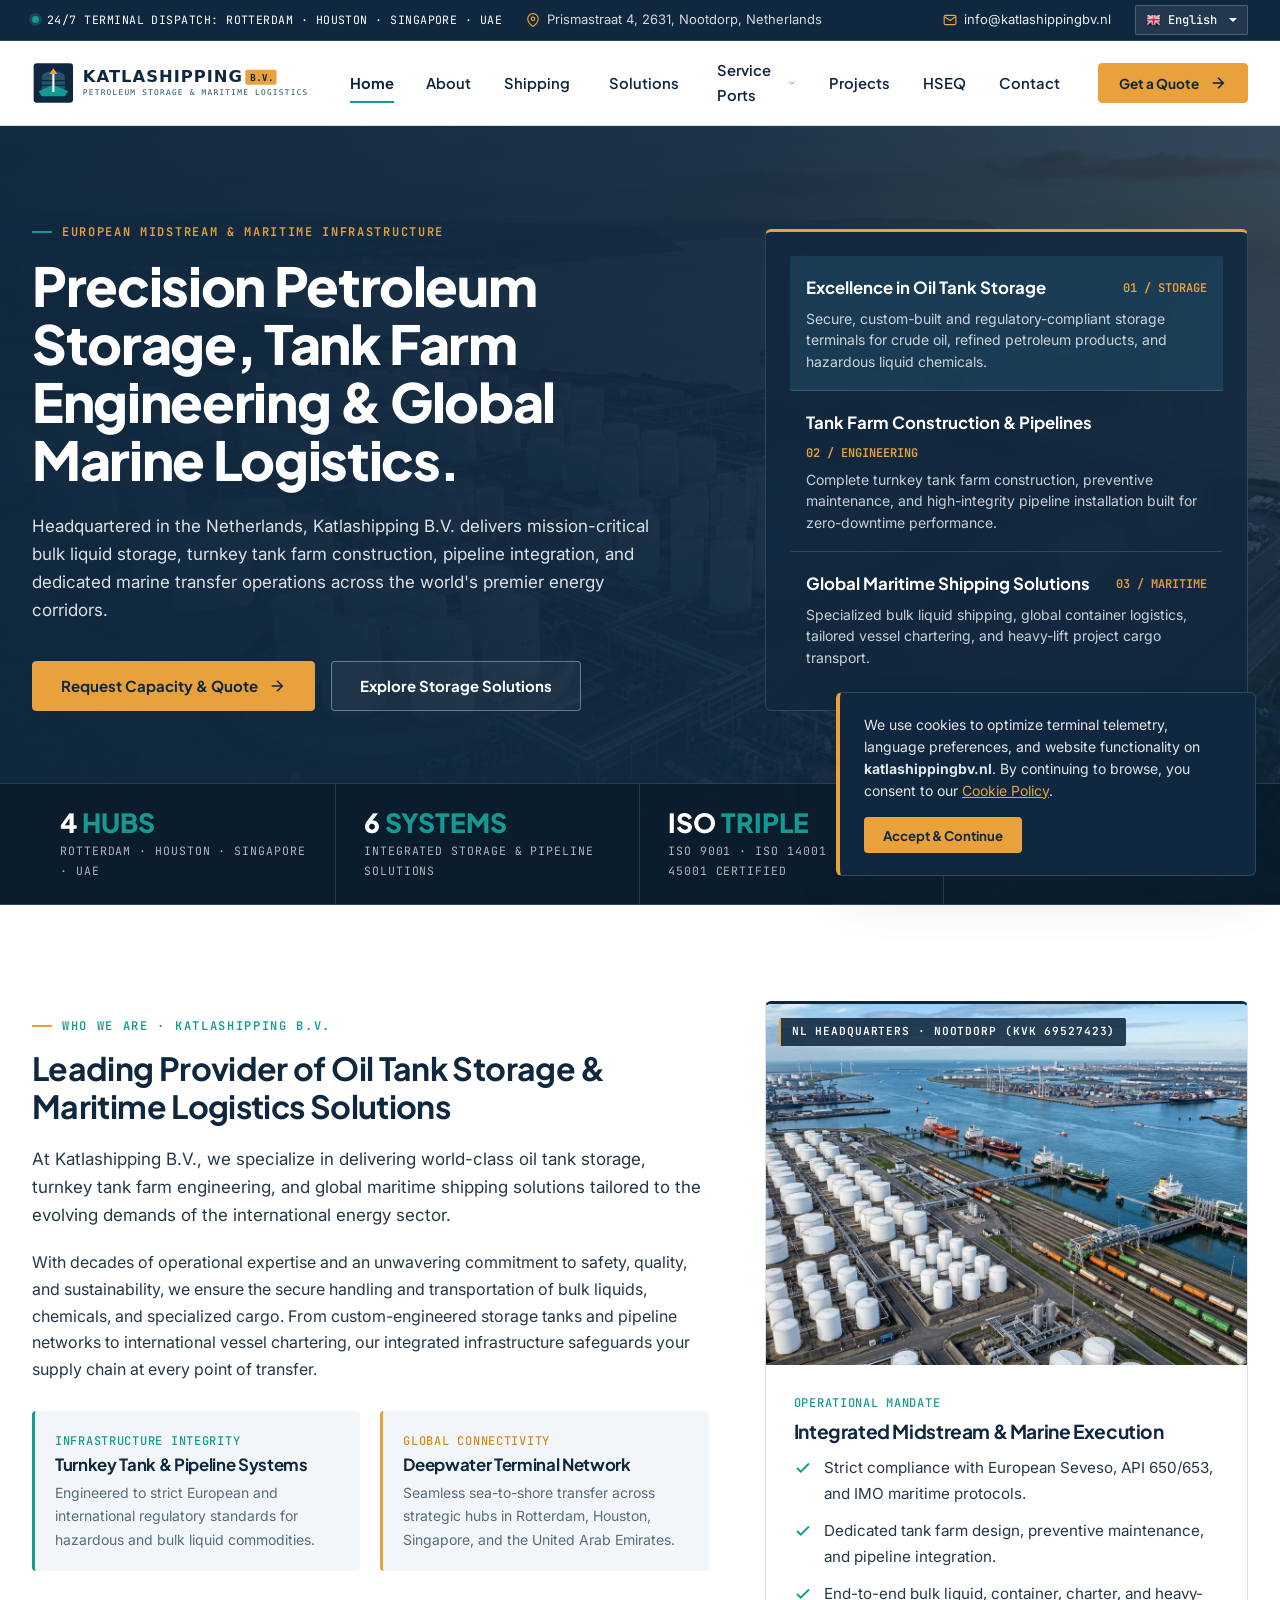
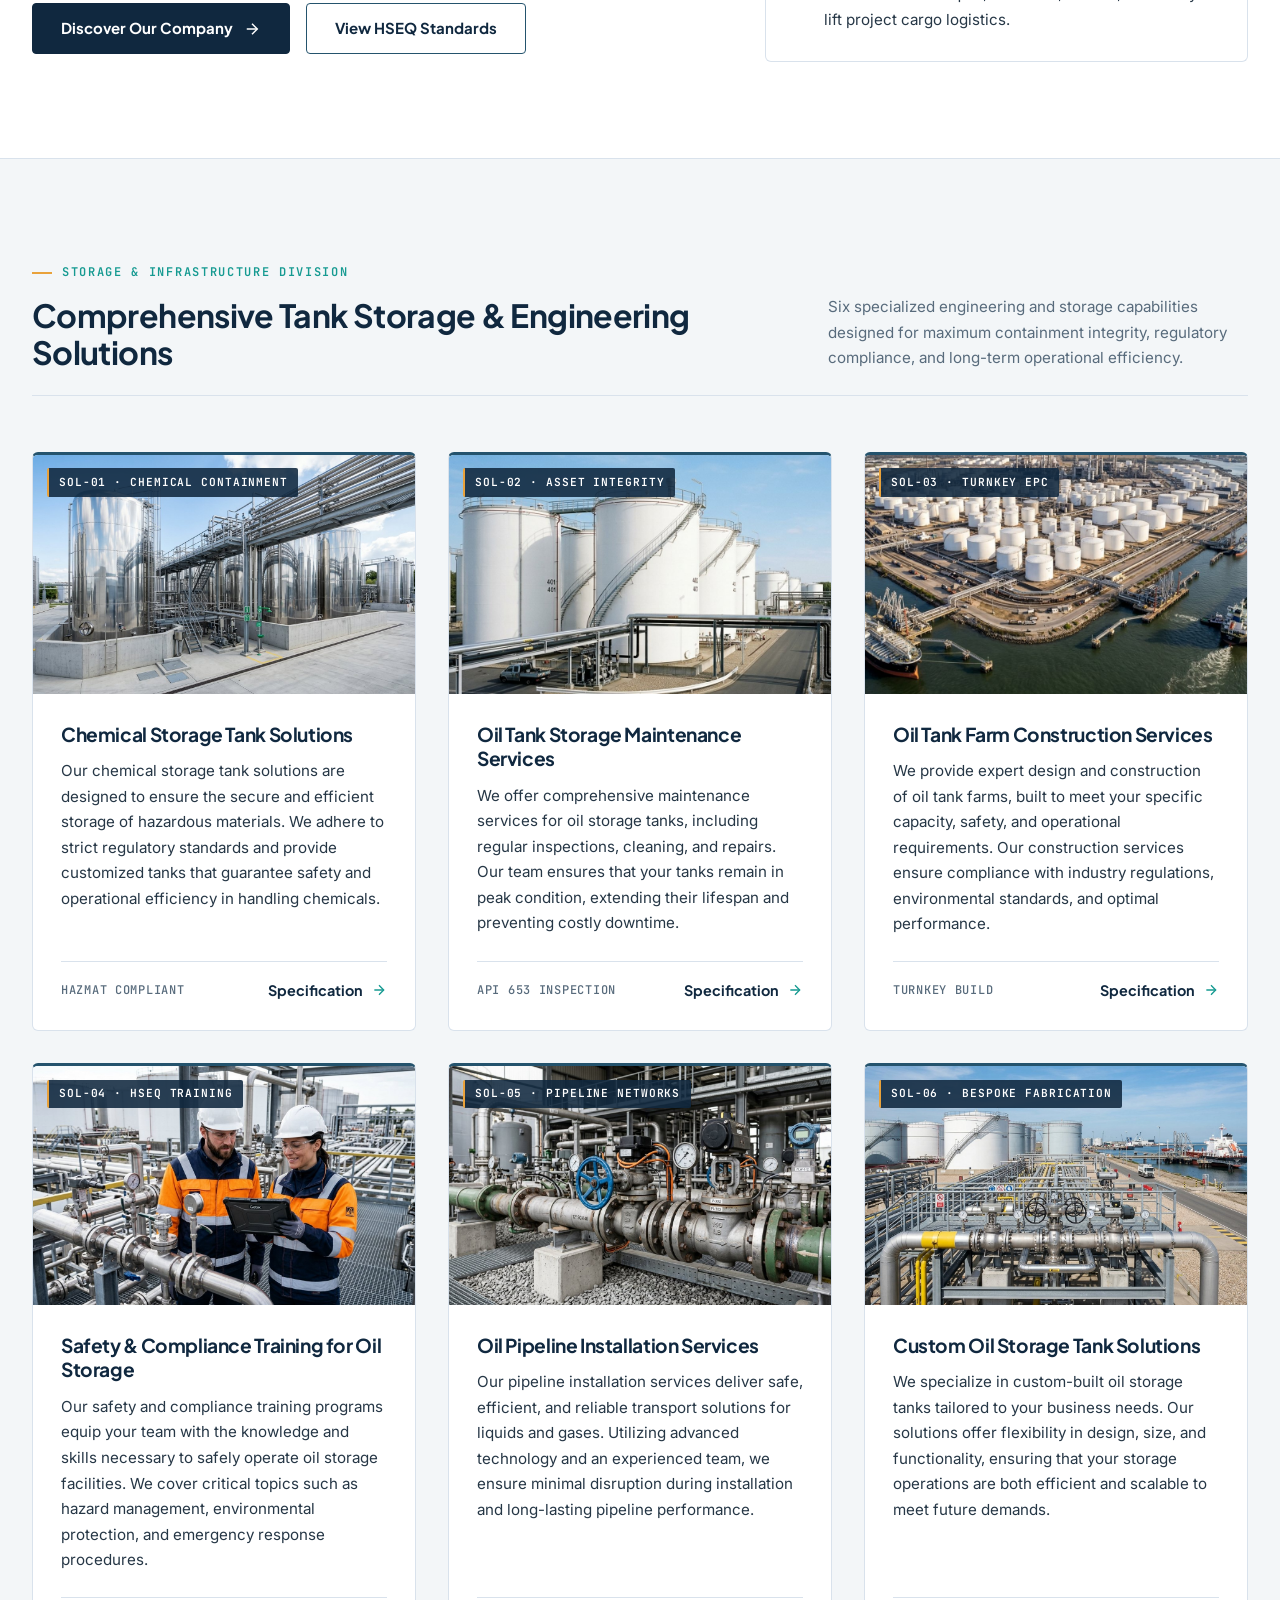
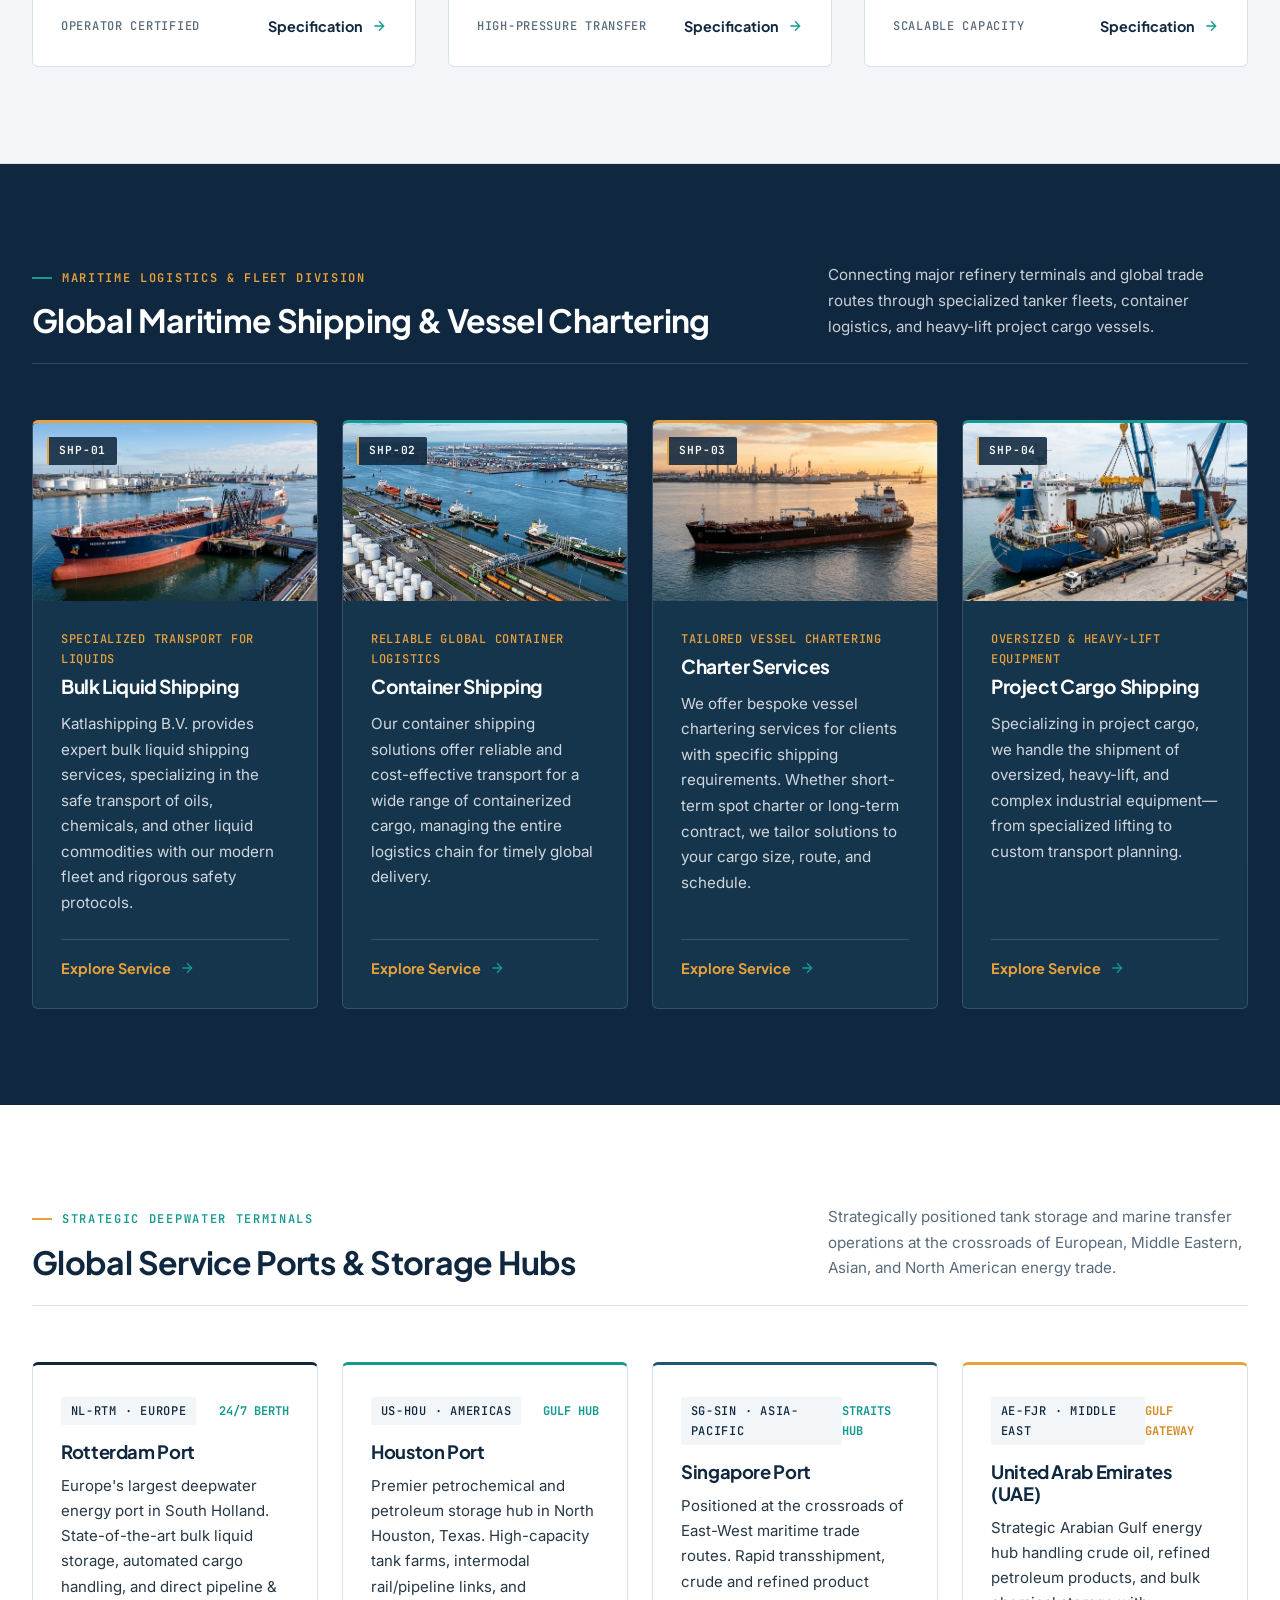
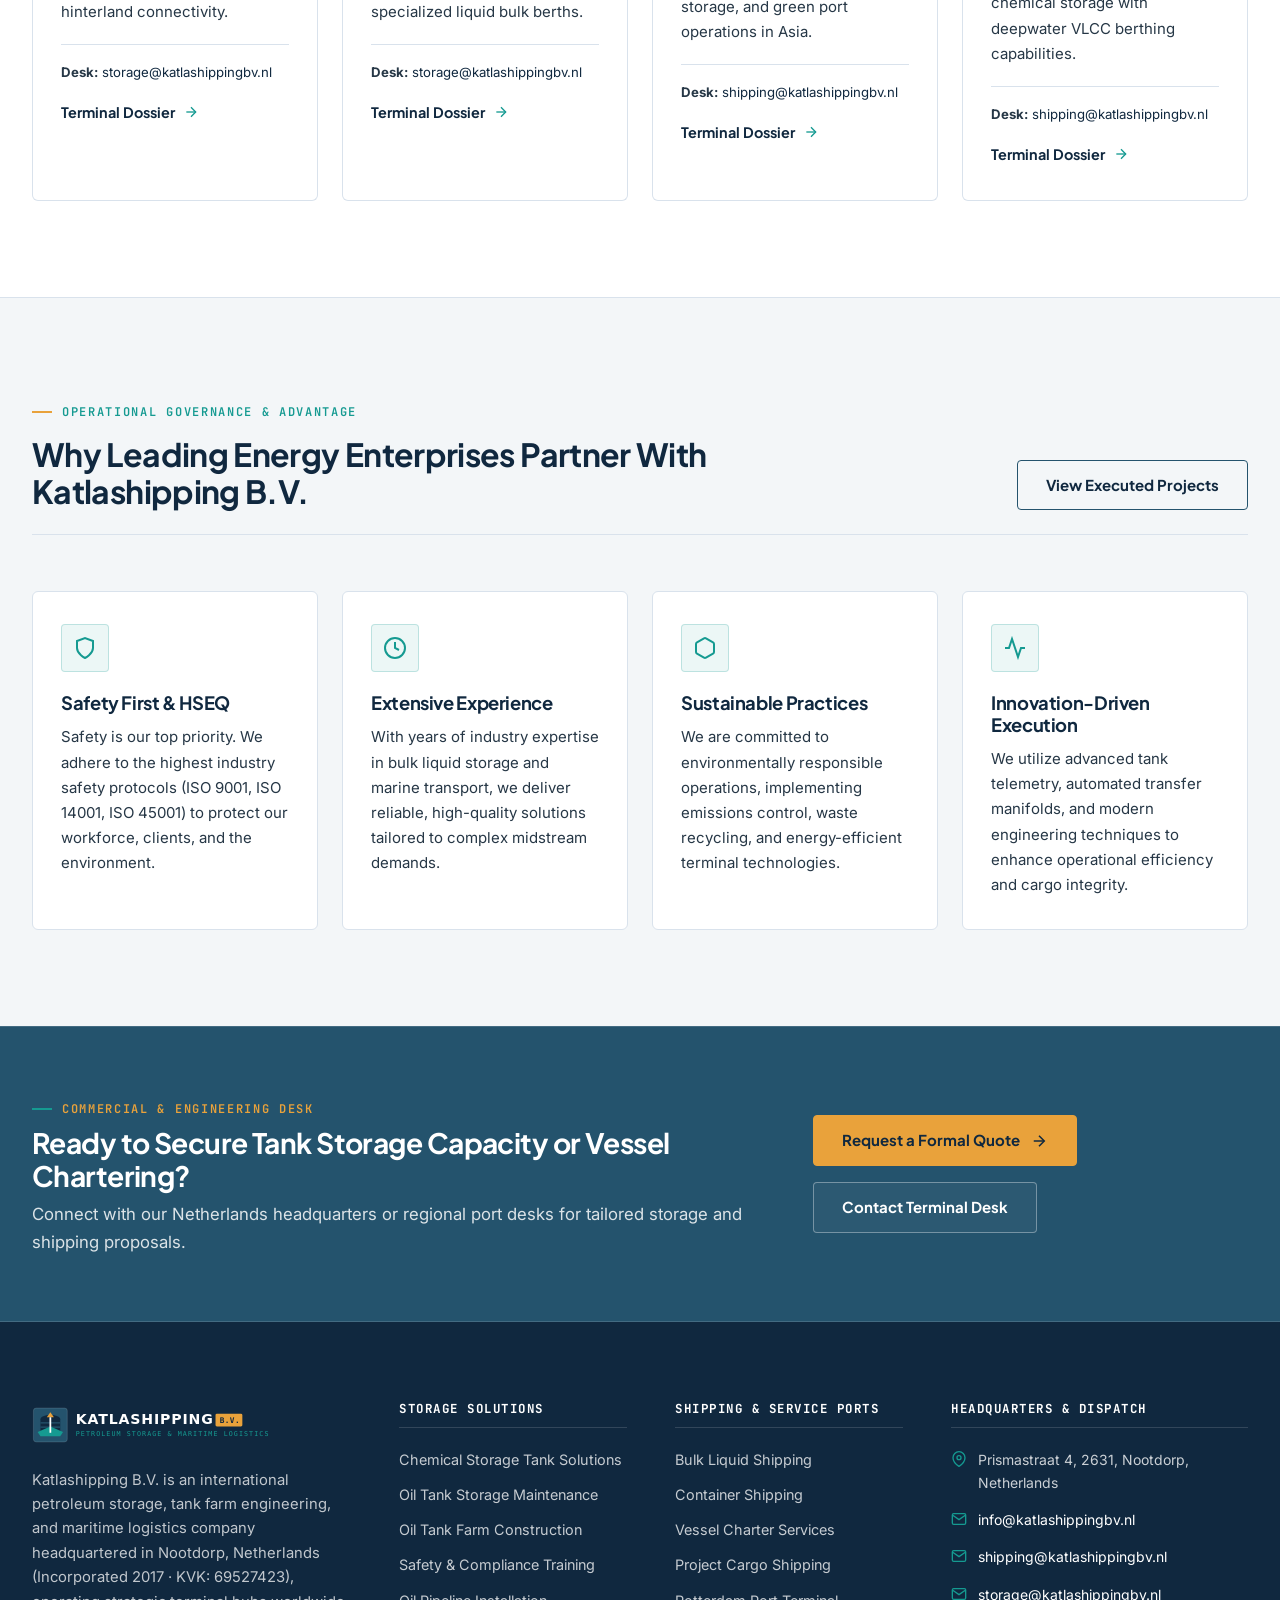
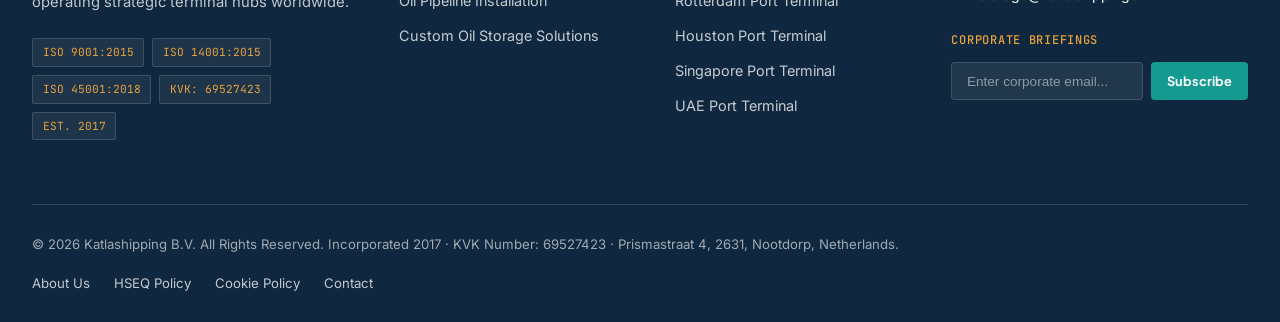
==== commit 6d25f5e7: "new-changes" ====
--- a/index.html
+++ b/index.html
@@ -1,4 +1,4 @@
-﻿<!DOCTYPE html>
+<!DOCTYPE html>
 <html lang="en">
 <head>
   <meta charset="utf-8">
@@ -23,9 +23,8 @@
     "logo": "https://katlashippingbv.nl/image/katla-logo-dark.svg",
     "contactPoint": {
       "@type": "ContactPoint",
-      "telephone": "+31-635250178",
       "contactType": "customer service",
-      "email": "support@katlashippingbv.nl",
+      "email": "info@katlashippingbv.nl",
       "areaServed": ["NL", "US", "SG", "AE"]
     },
     "address": {
@@ -57,12 +56,8 @@
         </div>
         <div class="ks-topbar-right">
           <span class="ks-topbar-item">
-            <svg viewBox="0 0 24 24" fill="none" stroke="currentColor" stroke-width="2"><path d="M22 16.92v3a2 2 0 0 1-2.18 2 19.79 19.79 0 0 1-8.63-3.07 19.5 19.5 0 0 1-6-6 19.79 19.79 0 0 1-3.07-8.67A2 2 0 0 1 4.11 2h3a2 2 0 0 1 2 1.72c.127.96.361 1.903.7 2.81a2 2 0 0 1-.45 2.11L8.09 9.91a16 16 0 0 0 6 6l1.27-1.27a2 2 0 0 1 2.11-.45c.907.339 1.85.573 2.81.7A2 2 0 0 1 22 16.92z"/></svg>
-            <a href="tel:+31635250178">+31 635250178</a>
-          </span>
-          <span class="ks-topbar-item ks-topbar-hide-sm">
             <svg viewBox="0 0 24 24" fill="none" stroke="currentColor" stroke-width="2"><path d="M4 4h16c1.1 0 2 .9 2 2v12c0 1.1-.9 2-2 2H4c-1.1 0-2-.9-2-2V6c0-1.1.9-2 2-2z"/><polyline points="22,6 12,13 2,6"/></svg>
-            <a href="mailto:support@katlashippingbv.nl">support@katlashippingbv.nl</a>
+            <a href="mailto:info@katlashippingbv.nl">info@katlashippingbv.nl</a>
           </span>
           <!-- Multi-Language Selector -->
           <div class="g-translator-custom">
@@ -597,7 +592,7 @@
               Europe's largest deepwater energy port in South Holland. State-of-the-art bulk liquid storage, automated cargo handling, and direct pipeline &amp; hinterland connectivity.
             </p>
             <div style="padding-top: 1rem; border-top: 1px solid var(--ks-border); font-size: 0.825rem; margin-bottom: 1rem;">
-              <strong>Desk:</strong> <a href="mailto:rotterdam@katlashippingbv.nl">rotterdam@katlashippingbv.nl</a>
+              <strong>Desk:</strong> <a href="mailto:storage@katlashippingbv.nl">storage@katlashippingbv.nl</a>
             </div>
             <a href="terminal681a.html" class="ks-link-arrow">
               Terminal Dossier
@@ -616,7 +611,7 @@
               Premier petrochemical and petroleum storage hub in North Houston, Texas. High-capacity tank farms, intermodal rail/pipeline links, and specialized liquid bulk berths.
             </p>
             <div style="padding-top: 1rem; border-top: 1px solid var(--ks-border); font-size: 0.825rem; margin-bottom: 1rem;">
-              <strong>Desk:</strong> <a href="mailto:houston@katlashippingbv.nl">houston@katlashippingbv.nl</a>
+              <strong>Desk:</strong> <a href="mailto:storage@katlashippingbv.nl">storage@katlashippingbv.nl</a>
             </div>
             <a href="terminal0b30.html" class="ks-link-arrow">
               Terminal Dossier
@@ -635,7 +630,7 @@
               Positioned at the crossroads of East-West maritime trade routes. Rapid transshipment, crude and refined product storage, and green port operations in Asia.
             </p>
             <div style="padding-top: 1rem; border-top: 1px solid var(--ks-border); font-size: 0.825rem; margin-bottom: 1rem;">
-              <strong>Desk:</strong> <a href="mailto:singapore@katlashippingbv.nl">singapore@katlashippingbv.nl</a>
+              <strong>Desk:</strong> <a href="mailto:shipping@katlashippingbv.nl">shipping@katlashippingbv.nl</a>
             </div>
             <a href="terminald708.html" class="ks-link-arrow">
               Terminal Dossier
@@ -654,7 +649,7 @@
               Strategic Arabian Gulf energy hub handling crude oil, refined petroleum products, and bulk chemical storage with deepwater VLCC berthing capabilities.
             </p>
             <div style="padding-top: 1rem; border-top: 1px solid var(--ks-border); font-size: 0.825rem; margin-bottom: 1rem;">
-              <strong>Desk:</strong> <a href="mailto:uae@katlashippingbv.nl">uae@katlashippingbv.nl</a>
+              <strong>Desk:</strong> <a href="mailto:shipping@katlashippingbv.nl">shipping@katlashippingbv.nl</a>
             </div>
             <a href="terminalff5d.html" class="ks-link-arrow">
               Terminal Dossier
@@ -791,12 +786,16 @@
               <span>Prismastraat 4, 2631, Nootdorp, Netherlands</span>
             </div>
             <div class="ks-footer-contact-item">
-              <svg viewBox="0 0 24 24" fill="none" stroke="currentColor" stroke-width="2"><path d="M22 16.92v3a2 2 0 0 1-2.18 2 19.79 19.79 0 0 1-8.63-3.07 19.5 19.5 0 0 1-6-6 19.79 19.79 0 0 1-3.07-8.67A2 2 0 0 1 4.11 2h3a2 2 0 0 1 2 1.72c.127.96.361 1.903.7 2.81a2 2 0 0 1-.45 2.11L8.09 9.91a16 16 0 0 0 6 6l1.27-1.27a2 2 0 0 1 2.11-.45c.907.339 1.85.573 2.81.7A2 2 0 0 1 22 16.92z"/></svg>
-              <a href="tel:+31635250178">+31 635250178</a>
+              <svg viewBox="0 0 24 24" fill="none" stroke="currentColor" stroke-width="2"><path d="M4 4h16c1.1 0 2 .9 2 2v12c0 1.1-.9 2-2 2H4c-1.1 0-2-.9-2-2V6c0-1.1.9-2 2-2z"/><polyline points="22,6 12,13 2,6"/></svg>
+              <a href="mailto:info@katlashippingbv.nl">info@katlashippingbv.nl</a>
             </div>
             <div class="ks-footer-contact-item">
               <svg viewBox="0 0 24 24" fill="none" stroke="currentColor" stroke-width="2"><path d="M4 4h16c1.1 0 2 .9 2 2v12c0 1.1-.9 2-2 2H4c-1.1 0-2-.9-2-2V6c0-1.1.9-2 2-2z"/><polyline points="22,6 12,13 2,6"/></svg>
-              <a href="mailto:support@katlashippingbv.nl">support@katlashippingbv.nl</a>
+              <a href="mailto:shipping@katlashippingbv.nl">shipping@katlashippingbv.nl</a>
+            </div>
+            <div class="ks-footer-contact-item">
+              <svg viewBox="0 0 24 24" fill="none" stroke="currentColor" stroke-width="2"><path d="M4 4h16c1.1 0 2 .9 2 2v12c0 1.1-.9 2-2 2H4c-1.1 0-2-.9-2-2V6c0-1.1.9-2 2-2z"/><polyline points="22,6 12,13 2,6"/></svg>
+              <a href="mailto:storage@katlashippingbv.nl">storage@katlashippingbv.nl</a>
             </div>
           </div>
 
--- a/css/style.css
+++ b/css/style.css
@@ -63,6 +63,9 @@
   scroll-behavior: smooth;
   scroll-padding-top: 100px;
   -webkit-text-size-adjust: 100%;
+  max-width: 100%;
+  overflow-x: hidden;
+  overflow-x: clip;
 }
 
 body {
@@ -73,7 +76,10 @@
   background-color: var(--ks-bg);
   -webkit-font-smoothing: antialiased;
   -moz-osx-font-smoothing: grayscale;
+  width: 100%;
+  max-width: 100%;
   overflow-x: hidden;
+  overflow-x: clip;
 }
 
 img, video, svg {
@@ -139,6 +145,7 @@
 .eyebrow {
   display: inline-flex;
   align-items: center;
+  flex-wrap: wrap;
   gap: 0.625rem;
   font-family: var(--font-mono);
   font-size: 0.75rem;
@@ -147,6 +154,15 @@
   letter-spacing: 0.14em;
   color: var(--ks-teal);
   margin-bottom: 0.875rem;
+  max-width: 100%;
+}
+
+@media (max-width: 640px) {
+  .eyebrow {
+    font-size: 0.6875rem;
+    letter-spacing: 0.08em;
+    gap: 0.5rem;
+  }
 }
 
 .eyebrow::before {
@@ -155,6 +171,7 @@
   width: 20px;
   height: 2px;
   background-color: var(--ks-amber);
+  flex-shrink: 0;
 }
 
 .eyebrow-light {
@@ -273,23 +290,32 @@
 
 .ks-split-7-5 {
   display: grid;
-  grid-template-columns: 7fr 5fr;
+  grid-template-columns: minmax(0, 7fr) minmax(0, 5fr);
   gap: 3.5rem;
   align-items: center;
 }
 
 .ks-split-6-6 {
   display: grid;
-  grid-template-columns: 1fr 1fr;
+  grid-template-columns: minmax(0, 1fr) minmax(0, 1fr);
   gap: 3.5rem;
   align-items: center;
 }
 
 .ks-split-5-7 {
   display: grid;
-  grid-template-columns: 5fr 7fr;
+  grid-template-columns: minmax(0, 5fr) minmax(0, 7fr);
   gap: 3.5rem;
   align-items: start;
+}
+
+.ks-grid-2 > *,
+.ks-grid-3 > *,
+.ks-grid-4 > *,
+.ks-split-7-5 > *,
+.ks-split-6-6 > *,
+.ks-split-5-7 > * {
+  min-width: 0;
 }
 
 @media (max-width: 1024px) {
@@ -300,14 +326,15 @@
     grid-template-columns: repeat(2, minmax(0, 1fr));
   }
   .ks-split-7-5, .ks-split-6-6, .ks-split-5-7 {
-    grid-template-columns: 1fr;
+    grid-template-columns: minmax(0, 1fr);
     gap: 2.5rem;
   }
 }
 
 @media (max-width: 640px) {
   .ks-grid-2, .ks-grid-3, .ks-grid-4 {
-    grid-template-columns: 1fr;
+    grid-template-columns: minmax(0, 1fr);
+    gap: 1.5rem;
   }
 }
 
@@ -355,18 +382,29 @@
   font-family: var(--font-display);
   font-size: 0.9375rem;
   font-weight: 700;
-  line-height: 1.2;
+  line-height: 1.25;
   padding: 0.9375rem 1.75rem;
   border-radius: var(--radius-sm);
   border: 1px solid transparent;
   cursor: pointer;
   transition: all var(--transition-fast);
   white-space: nowrap;
+  max-width: 100%;
+}
+
+@media (max-width: 640px) {
+  .ks-btn {
+    white-space: normal;
+    text-align: center;
+    padding: 0.85rem 1.25rem;
+    font-size: 0.875rem;
+  }
 }
 
 .ks-btn svg {
   width: 18px;
   height: 18px;
+  flex-shrink: 0;
   transition: transform var(--transition-fast);
 }
 
@@ -493,6 +531,7 @@
   align-items: center;
   min-height: 40px;
   gap: 1rem;
+  flex-wrap: wrap;
 }
 
 .ks-topbar-left,
@@ -500,6 +539,7 @@
   display: flex;
   align-items: center;
   gap: 1.5rem;
+  min-width: 0;
 }
 
 .ks-status-pill {
@@ -510,11 +550,13 @@
   font-size: 0.72rem;
   color: var(--ks-white);
   letter-spacing: 0.04em;
+  min-width: 0;
 }
 
 .ks-status-dot {
   width: 7px;
   height: 7px;
+  flex-shrink: 0;
   border-radius: 50%;
   background-color: var(--ks-teal);
   box-shadow: 0 0 0 3px rgba(21, 154, 145, 0.28);
@@ -539,18 +581,34 @@
 .ks-topbar-item svg {
   width: 14px;
   height: 14px;
+  flex-shrink: 0;
   color: var(--ks-amber);
 }
 
-@media (max-width: 900px) {
+@media (max-width: 991px) {
   .ks-topbar-hide-sm {
     display: none;
+  }
+}
+
+@media (max-width: 767px) {
+  .ks-topbar-left {
+    display: none;
+  }
+  .ks-topbar-inner {
+    min-height: 36px;
+  }
+  .ks-topbar-right {
+    width: 100%;
+    justify-content: space-between;
+    gap: 0.75rem;
   }
 }
 
 /* Main Navbar */
 .ks-navbar {
   background-color: var(--ks-white);
+  position: relative;
 }
 
 .ks-navbar-inner {
@@ -565,11 +623,13 @@
   display: inline-flex;
   align-items: center;
   flex-shrink: 0;
+  min-width: 0;
 }
 
 .ks-brand img {
   height: 46px;
   width: auto;
+  max-width: 100%;
 }
 
 .ks-nav-menu {
@@ -677,6 +737,7 @@
   display: flex;
   align-items: center;
   gap: 0.75rem;
+  flex-shrink: 0;
 }
 
 .ks-mobile-toggle {
@@ -685,6 +746,7 @@
   justify-content: center;
   width: 44px;
   height: 44px;
+  flex-shrink: 0;
   border: 1px solid var(--ks-border);
   background: var(--ks-white);
   color: var(--ks-navy);
@@ -698,23 +760,31 @@
 }
 
 @media (max-width: 1120px) {
+  .ks-navbar-inner {
+    gap: 0.75rem;
+  }
+  .ks-navbar-inner > nav {
+    position: static;
+  }
   .ks-mobile-toggle {
     display: inline-flex;
   }
   .ks-nav-menu {
-    position: fixed;
-    top: 124px;
+    position: absolute;
+    top: 100%;
     left: 0;
     right: 0;
     background-color: var(--ks-white);
+    border-top: 1px solid var(--ks-border);
     border-bottom: 2px solid var(--ks-navy);
     box-shadow: var(--shadow-lg);
     flex-direction: column;
     align-items: stretch;
-    padding: 1.25rem 1.5rem 1.75rem;
-    max-height: calc(100vh - 124px);
+    padding: 1rem 1.25rem 1.5rem;
+    max-height: calc(100vh - 110px);
     overflow-y: auto;
     display: none;
+    z-index: 1200;
   }
   .ks-nav-menu.is-open {
     display: flex;
@@ -727,18 +797,59 @@
   }
   .ks-dropdown {
     position: static;
+    min-width: 0;
     opacity: 1;
     visibility: visible;
     transform: none;
     box-shadow: none;
     border: none;
     border-left: 2px solid var(--ks-teal);
-    margin-left: 1rem;
+    margin-left: 0.75rem;
     padding: 0.25rem 0 0.5rem 0.75rem;
     display: none;
   }
   .ks-nav-item.dropdown-open > .ks-dropdown {
     display: block;
+  }
+}
+
+@media (max-width: 767px) {
+  .ks-navbar-inner {
+    height: 68px;
+    gap: 0.5rem;
+  }
+  .ks-brand {
+    flex-shrink: 1;
+  }
+  .ks-brand img {
+    height: 36px;
+    max-width: 195px;
+  }
+  .ks-nav-actions {
+    gap: 0.5rem;
+  }
+  .ks-nav-actions .ks-btn {
+    padding: 0.5rem 0.75rem;
+    font-size: 0.78rem;
+    white-space: nowrap;
+  }
+  .ks-nav-actions .ks-btn svg {
+    display: none;
+  }
+  .ks-mobile-toggle {
+    width: 40px;
+    height: 40px;
+  }
+}
+
+@media (max-width: 400px) {
+  .ks-brand img {
+    height: 30px;
+    max-width: 155px;
+  }
+  .ks-nav-actions .ks-btn {
+    padding: 0.45rem 0.6rem;
+    font-size: 0.72rem;
   }
 }
 
@@ -879,9 +990,13 @@
 
 .ks-hero-grid {
   display: grid;
-  grid-template-columns: 7fr 5fr;
+  grid-template-columns: minmax(0, 7fr) minmax(0, 5fr);
   gap: 3.5rem;
   align-items: end;
+}
+
+.ks-hero-grid > * {
+  min-width: 0;
 }
 
 .ks-hero-main h1 {
@@ -932,6 +1047,8 @@
   display: flex;
   align-items: center;
   justify-content: space-between;
+  flex-wrap: wrap;
+  gap: 0.35rem;
   margin-bottom: 0.35rem;
 }
 
@@ -965,12 +1082,13 @@
 
 .ks-telemetry-grid {
   display: grid;
-  grid-template-columns: repeat(4, 1fr);
+  grid-template-columns: repeat(4, minmax(0, 1fr));
 }
 
 .ks-telemetry-cell {
   padding: 1.5rem 1.75rem;
   border-right: 1px solid var(--ks-border-dark);
+  min-width: 0;
 }
 
 .ks-telemetry-cell:last-child {
@@ -999,21 +1117,39 @@
 }
 
 @media (max-width: 991px) {
+  .ks-hero-content {
+    padding-top: 3.5rem;
+    padding-bottom: 3rem;
+  }
   .ks-hero-grid {
-    grid-template-columns: 1fr;
-    gap: 2.5rem;
+    grid-template-columns: minmax(0, 1fr);
+    gap: 2.25rem;
   }
   .ks-telemetry-grid {
-    grid-template-columns: repeat(2, 1fr);
+    grid-template-columns: repeat(2, minmax(0, 1fr));
   }
   .ks-telemetry-cell {
     border-bottom: 1px solid var(--ks-border-dark);
+    padding: 1.25rem 1.25rem;
   }
 }
 
 @media (max-width: 560px) {
+  .ks-hero-pillars {
+    padding: 1rem;
+  }
+  .ks-pillar-item {
+    padding: 0.85rem 0.75rem;
+  }
+  .ks-hero-actions .ks-btn {
+    width: 100%;
+  }
   .ks-telemetry-grid {
-    grid-template-columns: 1fr;
+    grid-template-columns: minmax(0, 1fr);
+  }
+  .ks-telemetry-cell {
+    border-right: none;
+    padding: 1rem 0.5rem;
   }
 }
 
@@ -1060,6 +1196,7 @@
 
 .ks-page-hero-main {
   max-width: 780px;
+  min-width: 0;
 }
 
 .ks-page-hero-main h1 {
@@ -1074,6 +1211,7 @@
 .ks-breadcrumb {
   display: inline-flex;
   align-items: center;
+  flex-wrap: wrap;
   gap: 0.5rem;
   font-family: var(--font-mono);
   font-size: 0.75rem;
@@ -1098,6 +1236,9 @@
   padding: 1.15rem 1.5rem;
   border-radius: var(--radius-sm);
   min-width: 260px;
+  max-width: 100%;
+  overflow-wrap: anywhere;
+  word-break: break-word;
 }
 
 .ks-page-meta-box .meta-label {
@@ -1117,9 +1258,18 @@
 }
 
 @media (max-width: 860px) {
+  .ks-page-hero {
+    padding: 3rem 0 2.75rem;
+  }
   .ks-page-hero-inner {
     flex-direction: column;
     align-items: flex-start;
+    gap: 1.5rem;
+  }
+  .ks-page-meta-box {
+    min-width: 0;
+    width: 100%;
+    padding: 1rem 1.25rem;
   }
 }
 
@@ -1128,6 +1278,7 @@
   background-color: var(--ks-white);
   border-bottom: 1px solid var(--ks-border);
   overflow-x: auto;
+  -webkit-overflow-scrolling: touch;
 }
 
 .ks-subnav-list {
@@ -1175,6 +1326,7 @@
   display: flex;
   flex-direction: column;
   height: 100%;
+  min-width: 0;
   transition: transform var(--transition-smooth), box-shadow var(--transition-smooth), border-top-color var(--transition-fast);
 }
 
@@ -1206,6 +1358,7 @@
   position: absolute;
   top: 0.85rem;
   left: 0.85rem;
+  max-width: calc(100% - 1.7rem);
   background-color: rgba(16, 40, 63, 0.88);
   color: var(--ks-white);
   font-family: var(--font-mono);
@@ -1222,6 +1375,8 @@
   display: flex;
   flex-direction: column;
   flex-grow: 1;
+  min-width: 0;
+  overflow-wrap: anywhere;
 }
 
 .ks-card-body h3 {
@@ -1241,6 +1396,8 @@
   display: flex;
   align-items: center;
   justify-content: space-between;
+  flex-wrap: wrap;
+  gap: 0.5rem;
 }
 
 /* Icon Feature Box (8 Pillars / HSEQ / Why Choose Us) */
@@ -1250,8 +1407,17 @@
   border-radius: var(--radius-md);
   padding: 2rem 1.75rem;
   height: 100%;
+  min-width: 0;
+  overflow-wrap: anywhere;
   transition: border-color var(--transition-fast), box-shadow var(--transition-fast);
   position: relative;
+}
+
+@media (max-width: 640px) {
+  .ks-card-body,
+  .ks-feature-box {
+    padding: 1.35rem 1.25rem;
+  }
 }
 
 .ks-feature-box:hover {
@@ -1304,11 +1470,15 @@
 
 .ks-dossier-grid {
   display: grid;
-  grid-template-columns: 5fr 7fr;
+  grid-template-columns: minmax(0, 5fr) minmax(0, 7fr);
 }
 
 .ks-dossier-block.is-reversed .ks-dossier-grid {
-  grid-template-columns: 7fr 5fr;
+  grid-template-columns: minmax(0, 7fr) minmax(0, 5fr);
+}
+
+.ks-dossier-grid > * {
+  min-width: 0;
 }
 
 .ks-dossier-media {
@@ -1328,11 +1498,13 @@
   display: flex;
   flex-direction: column;
   justify-content: center;
+  min-width: 0;
 }
 
 .ks-dossier-meta {
   display: flex;
   align-items: center;
+  flex-wrap: wrap;
   gap: 0.75rem;
   margin-bottom: 0.75rem;
 }
@@ -1386,13 +1558,16 @@
 @media (max-width: 960px) {
   .ks-dossier-grid,
   .ks-dossier-block.is-reversed .ks-dossier-grid {
-    grid-template-columns: 1fr;
+    grid-template-columns: minmax(0, 1fr);
   }
   .ks-dossier-media {
-    min-height: 260px;
+    min-height: 240px;
   }
   .ks-dossier-content {
-    padding: 2rem 1.5rem;
+    padding: 1.75rem 1.25rem;
+  }
+  .ks-dossier-content h2 {
+    font-size: 1.4rem;
   }
 }
 
@@ -1405,6 +1580,7 @@
   border-top: 3px solid var(--ks-navy);
   border-radius: var(--radius-md);
   overflow: hidden;
+  max-width: 100%;
 }
 
 .ks-table-header {
@@ -1414,6 +1590,8 @@
   display: flex;
   justify-content: space-between;
   align-items: center;
+  flex-wrap: wrap;
+  gap: 0.5rem;
 }
 
 .ks-table-header h3 {
@@ -1440,6 +1618,8 @@
   padding: 1rem 1.5rem;
   text-align: left;
   font-size: 0.925rem;
+  overflow-wrap: anywhere;
+  word-break: break-word;
 }
 
 .ks-spec-table th {
@@ -1456,6 +1636,35 @@
 .ks-spec-table td {
   color: var(--ks-navy);
   font-weight: 500;
+}
+
+@media (max-width: 640px) {
+  .ks-table-header {
+    padding: 1rem 1.15rem;
+  }
+  .ks-spec-table th,
+  .ks-spec-table td {
+    padding: 0.75rem 1rem;
+    font-size: 0.875rem;
+  }
+}
+
+@media (max-width: 480px) {
+  .ks-spec-table,
+  .ks-spec-table tbody,
+  .ks-spec-table tr,
+  .ks-spec-table th,
+  .ks-spec-table td {
+    display: block;
+    width: 100%;
+  }
+  .ks-spec-table th {
+    padding: 0.75rem 1rem 0.25rem;
+    font-size: 0.72rem;
+  }
+  .ks-spec-table td {
+    padding: 0.25rem 1rem 0.75rem;
+  }
 }
 
 /* Checklist Styles */
@@ -1653,6 +1862,21 @@
   border-top: 1px solid var(--ks-border);
 }
 
+@media (max-width: 640px) {
+  .ks-lightbox {
+    padding: 1rem;
+  }
+  .ks-lightbox-caption {
+    flex-direction: column;
+    align-items: flex-start;
+    padding: 1.25rem;
+    gap: 1rem;
+  }
+  .ks-lightbox-caption .ks-btn {
+    width: 100%;
+  }
+}
+
 .ks-lightbox-close {
   position: absolute;
   top: 1rem;
@@ -1679,6 +1903,8 @@
   border-radius: var(--radius-md);
   padding: 2.75rem;
   box-shadow: var(--shadow-sm);
+  min-width: 0;
+  max-width: 100%;
 }
 
 @media (max-width: 640px) {
@@ -1696,7 +1922,7 @@
 
 @media (max-width: 640px) {
   .ks-form-row {
-    grid-template-columns: 1fr;
+    grid-template-columns: minmax(0, 1fr);
   }
 }
 
@@ -1721,6 +1947,7 @@
 .ks-select,
 .ks-textarea {
   width: 100%;
+  max-width: 100%;
   font-family: var(--font-sans);
   font-size: 0.95rem;
   color: var(--ks-graphite);
@@ -1755,7 +1982,7 @@
 
 @media (max-width: 640px) {
   .ks-checkbox-grid {
-    grid-template-columns: 1fr;
+    grid-template-columns: minmax(0, 1fr);
   }
 }
 
@@ -1782,6 +2009,7 @@
 .ks-checkbox-tile input[type="checkbox"] {
   width: 18px;
   height: 18px;
+  flex-shrink: 0;
   accent-color: var(--ks-teal);
   cursor: pointer;
 }
@@ -1827,6 +2055,11 @@
   gap: 2rem;
 }
 
+.ks-cta-text {
+  min-width: 0;
+  overflow-wrap: anywhere;
+}
+
 .ks-cta-text h2 {
   color: var(--ks-white);
   font-size: clamp(1.5rem, 2.2vw, 2.1rem);
@@ -1839,6 +2072,9 @@
 }
 
 @media (max-width: 820px) {
+  .ks-cta-banner {
+    padding: 3rem 0;
+  }
   .ks-cta-inner {
     flex-direction: column;
     align-items: flex-start;
@@ -1854,28 +2090,37 @@
 
 .ks-footer-grid {
   display: grid;
-  grid-template-columns: 1.4fr 1fr 1fr 1.3fr;
+  grid-template-columns: minmax(0, 1.4fr) minmax(0, 1fr) minmax(0, 1fr) minmax(0, 1.3fr);
   gap: 3rem;
   padding-bottom: 4rem;
   border-bottom: 1px solid var(--ks-border-dark);
 }
 
+.ks-footer-grid > * {
+  min-width: 0;
+}
+
 @media (max-width: 1024px) {
   .ks-footer-grid {
-    grid-template-columns: repeat(2, 1fr);
+    grid-template-columns: repeat(2, minmax(0, 1fr));
   }
 }
 
 @media (max-width: 640px) {
+  .ks-footer {
+    padding-top: 3.5rem;
+  }
   .ks-footer-grid {
-    grid-template-columns: 1fr;
+    grid-template-columns: minmax(0, 1fr);
     gap: 2.25rem;
+    padding-bottom: 2.75rem;
   }
 }
 
 .ks-footer-brand img {
   height: 46px;
   width: auto;
+  max-width: 240px;
   margin-bottom: 1.25rem;
 }
 
@@ -1942,6 +2187,7 @@
   align-items: flex-start;
   gap: 0.65rem;
   font-size: 0.875rem;
+  overflow-wrap: anywhere;
 }
 
 .ks-footer-contact-item svg {
@@ -1964,10 +2210,12 @@
   display: flex;
   gap: 0.5rem;
   margin-top: 0.75rem;
+  max-width: 100%;
 }
 
 .ks-newsletter-input {
   flex: 1;
+  min-width: 0;
   background-color: rgba(255, 255, 255, 0.07);
   border: 1px solid var(--ks-border-dark);
   border-radius: var(--radius-sm);
@@ -1995,6 +2243,7 @@
   font-size: 0.8rem;
   font-weight: 700;
   cursor: pointer;
+  flex-shrink: 0;
   transition: background-color var(--transition-fast);
 }
 
@@ -2016,8 +2265,9 @@
 
 .ks-footer-bottom-links {
   display: flex;
-  align-items: center;
-  gap: 1.5rem;
+  flex-wrap: wrap;
+  align-items: center;
+  gap: 0.75rem 1.5rem;
 }
 
 .ks-footer-bottom-links a {
@@ -2044,6 +2294,16 @@
   border-left: 4px solid var(--ks-amber);
   box-shadow: var(--shadow-lg);
   z-index: 2500;
+}
+
+@media (max-width: 640px) {
+  .cookie-notice {
+    left: 1rem;
+    right: 1rem;
+    bottom: 1rem;
+    max-width: none;
+    padding: 1.15rem 1.25rem;
+  }
 }
 
 .cookie-notice.hidden {
